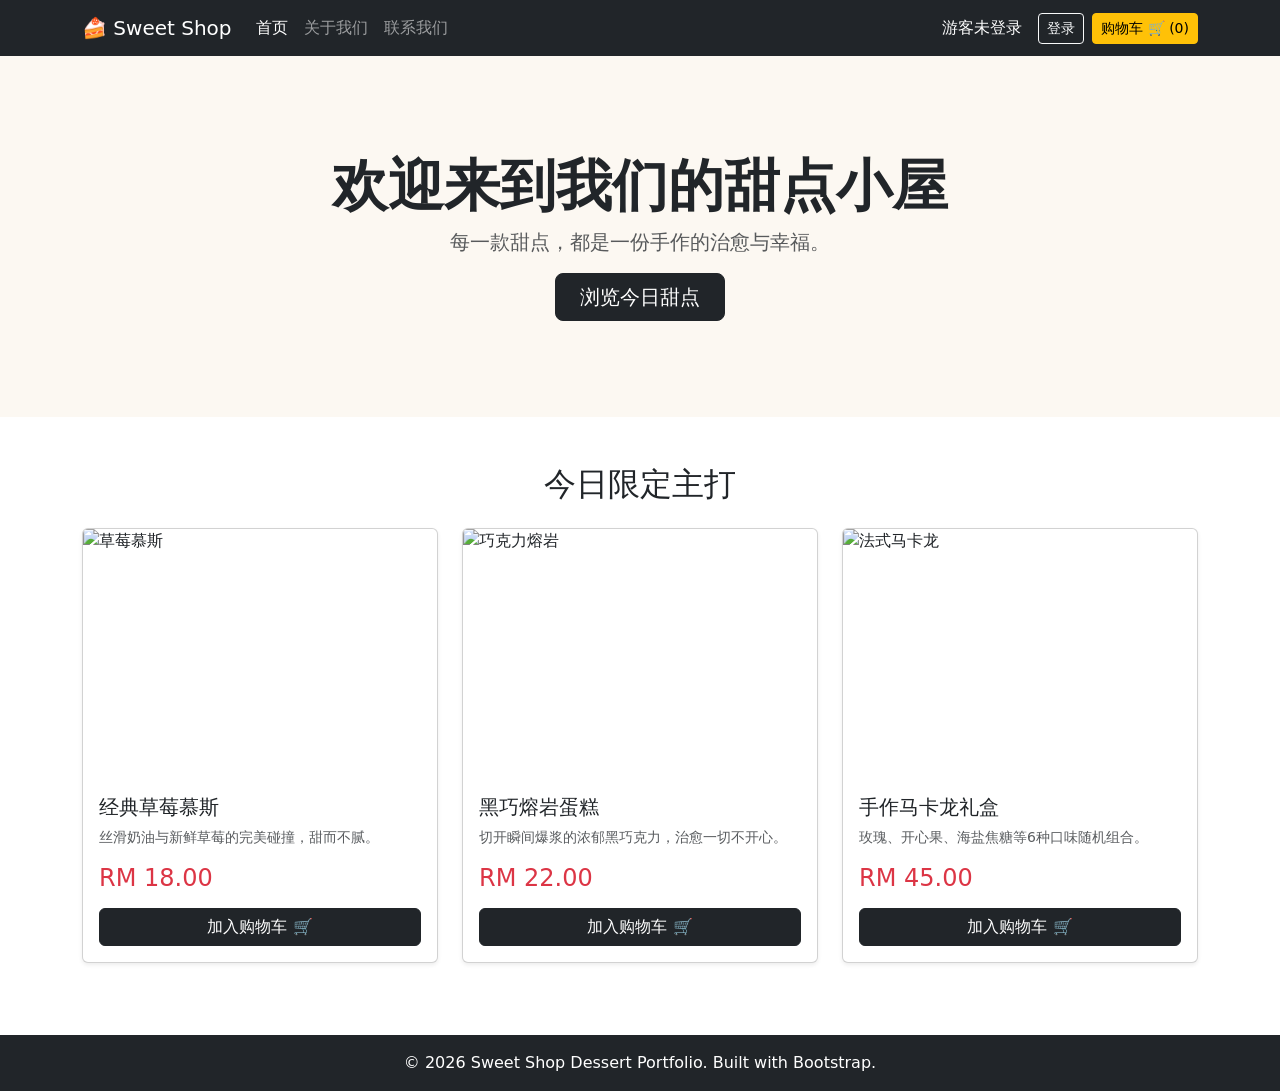
==== index.html @ e4974c55 "1" ====
<!DOCTYPE html>
<html lang="zh-CN">
<head>
    <meta charset="UTF-8">
    <meta name="viewport" content="width=device-width, initial-scale=1.0">
    <title>甜点小屋呜呜呜 | Sweet Dessert Portfolio</title>
    
    <link href="https://cdn.jsdelivr.net/npm/bootstrap@5.3.0/dist/css/bootstrap.min.css" rel="stylesheet">
    
    <link rel="stylesheet" href="style.css">
</head>
<body>

    <nav class="navbar navbar-expand-lg navbar-dark bg-dark">
        <div class="container">
            <a class="navbar-brand" href="index.html">🍰 Sweet Shop</a>
            <button class="navbar-toggler" type="type" data-bs-toggle="collapse" data-bs-target="#navbarNav">
                <span class="navbar-toggler-icon"></span>
            </button>
            <div class="collapse navbar-collapse" id="navbarNav">
                <ul class="navbar-nav me-auto">
                    <li class="nav-item"><a class="nav-link active" href="index.html">首页</a></li>
                    <li class="nav-item"><a class="nav-link" href="about.html">关于我们</a></li>
                    <li class="nav-item"><a class="nav-link" href="contact.html">联系我们</a></li>
                </ul>
                <div class="d-flex text-white align-items-center">
                    <span id="userStatus" class="me-3">游客未登录</span>
                    <button class="btn btn-outline-light btn-sm me-2" id="loginBtn">登录</button>
                    <a href="cart.html" class="btn btn-warning btn-sm">购物车 🛒 (<span id="cartCount">0</span>)</a>
                </div>
            </div>
        </div>
    </nav>

    <div class="bg-light p-5 text-center bg-image" style="background-color: #fcf8f2 !important;">
        <div class="container py-5">
            <h1 class="display-4 fw-bold text-dark">欢迎来到我们的甜点小屋</h1>
            <p class="lead text-muted">每一款甜点，都是一份手作的治愈与幸福。</p>
            <a href="#menu" class="btn btn-dark btn-lg px-4">浏览今日甜点</a>
        </div>
    </div>

    <div class="container my-5" id="menu">
        <h2 class="text-center mb-4">今日限定主打</h2>
        <div class="row">
            <div class="col-md-4 mb-4">
    <div class="card h-100 shadow-sm">
        <img src="https://images.unsplash.com/photo-1578985545062-69928b1d9587?w=500" class="card-img-top" alt="草莓慕斯" style="height: 250px; object-fit: cover;">
        <div class="card-body d-flex flex-column">
            <h5 class="card-title">经典草莓慕斯</h5>
            <p class="card-text text-muted small">丝滑奶油与新鲜草莓的完美碰撞，甜而不腻。</p>
            <h4 class="text-danger mt-auto mb-3">RM 18.00</h4>
            
            <button class="btn btn-dark w-100 add-to-cart-btn" 
                    data-id="1" 
                    data-name="经典草莓慕斯" 
                    data-price="18">
                加入购物车 🛒
            </button>
        </div>
    </div>
</div>

<div class="col-md-4 mb-4">
    <div class="card h-100 shadow-sm">
        <img src="https://images.unsplash.com/photo-1606890737304-57a1ca8a5b62?w=500" class="card-img-top" alt="巧克力熔岩" style="height: 250px; object-fit: cover;">
        <div class="card-body d-flex flex-column">
            <h5 class="card-title">黑巧熔岩蛋糕</h5>
            <p class="card-text text-muted small">切开瞬间爆浆的浓郁黑巧克力，治愈一切不开心。</p>
            <h4 class="text-danger mt-auto mb-3">RM 22.00</h4>
            <button class="btn btn-dark w-100 add-to-cart-btn" 
                    data-id="2" 
                    data-name="黑巧熔岩蛋糕" 
                    data-price="22">
                加入购物车 🛒
            </button>
        </div>
    </div>
</div>

<div class="col-md-4 mb-4">
    <div class="card h-100 shadow-sm">
        <img src="https://images.unsplash.com/photo-1569864358642-9d1684040f43?w=500" class="card-img-top" alt="法式马卡龙" style="height: 250px; object-fit: cover;">
        <div class="card-body d-flex flex-column">
            <h5 class="card-title">手作马卡龙礼盒</h5>
            <p class="card-text text-muted small">玫瑰、开心果、海盐焦糖等6种口味随机组合。</p>
            <h4 class="text-danger mt-auto mb-3">RM 45.00</h4>
            <button class="btn btn-dark w-100 add-to-cart-btn" 
                    data-id="3" 
                    data-name="手作马卡龙礼盒" 
                    data-price="45">
                加入购物车 🛒
            </button>
        </div>
    </div>
</div>
        </div>
    </div>

    <footer class="bg-dark text-white text-center py-3 mt-auto">
        <p class="mb-0">&copy; 2026 Sweet Shop Dessert Portfolio. Built with Bootstrap.</p>
    </footer>

    <script src="https://cdn.jsdelivr.net/npm/bootstrap@5.3.0/dist/js/bootstrap.bundle.min.js"></script>
    
    <script src="app.js"></script>
</body>
</html>
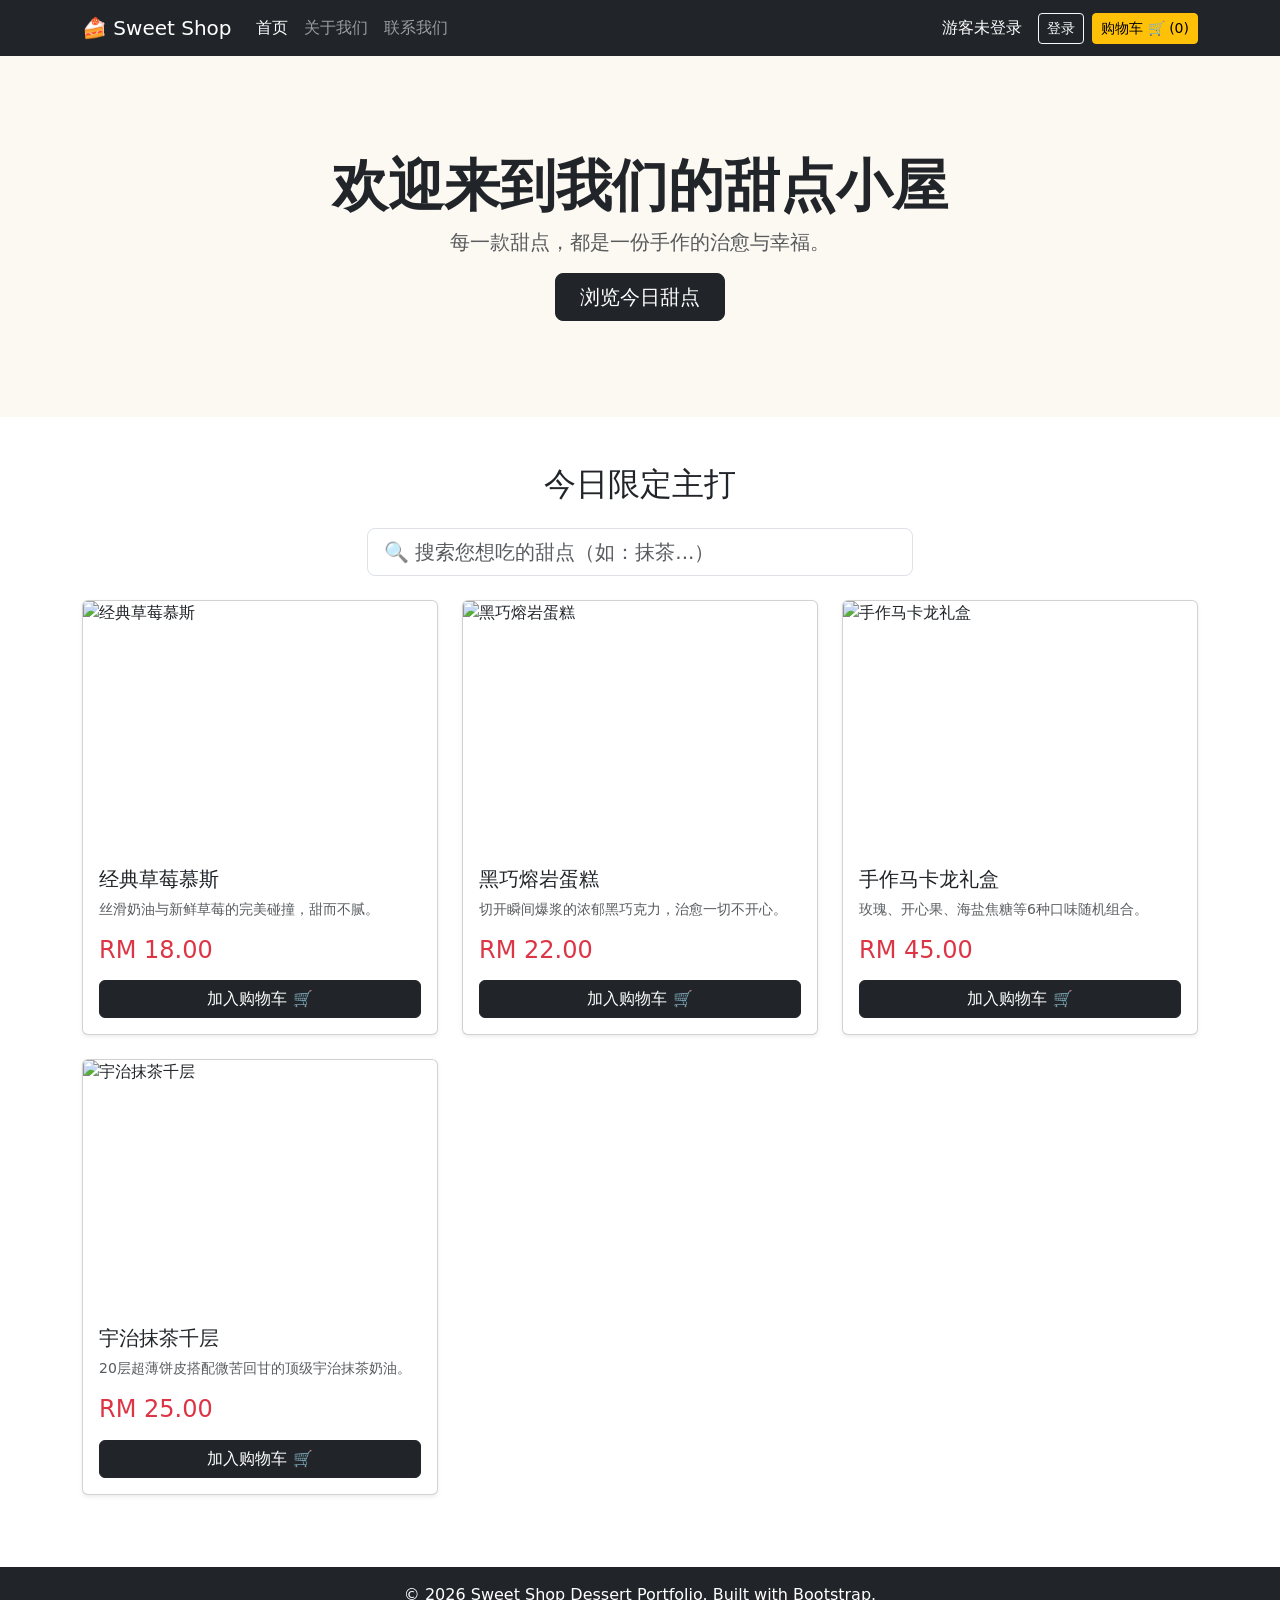
==== commit 8815fa3c: "1" ====
--- a/index.html
+++ b/index.html
@@ -14,7 +14,7 @@
     <nav class="navbar navbar-expand-lg navbar-dark bg-dark">
         <div class="container">
             <a class="navbar-brand" href="index.html">🍰 Sweet Shop</a>
-            <button class="navbar-toggler" type="type" data-bs-toggle="collapse" data-bs-target="#navbarNav">
+            <button class="navbar-toggler" type="button" data-bs-toggle="collapse" data-bs-target="#navbarNav">
                 <span class="navbar-toggler-icon"></span>
             </button>
             <div class="collapse navbar-collapse" id="navbarNav">
@@ -42,58 +42,18 @@
 
     <div class="container my-5" id="menu">
         <h2 class="text-center mb-4">今日限定主打</h2>
-        <div class="row">
-            <div class="col-md-4 mb-4">
-    <div class="card h-100 shadow-sm">
-        <img src="https://images.unsplash.com/photo-1578985545062-69928b1d9587?w=500" class="card-img-top" alt="草莓慕斯" style="height: 250px; object-fit: cover;">
-        <div class="card-body d-flex flex-column">
-            <h5 class="card-title">经典草莓慕斯</h5>
-            <p class="card-text text-muted small">丝滑奶油与新鲜草莓的完美碰撞，甜而不腻。</p>
-            <h4 class="text-danger mt-auto mb-3">RM 18.00</h4>
-            
-            <button class="btn btn-dark w-100 add-to-cart-btn" 
-                    data-id="1" 
-                    data-name="经典草莓慕斯" 
-                    data-price="18">
-                加入购物车 🛒
-            </button>
+
+        <div class="row justify-content-center mb-4">
+            <div class="col-md-6">
+                <input type="text" id="searchInput" class="form-control form-control-lg" placeholder="🔍 搜索您想吃的甜点（如：抹茶...）">
+            </div>
         </div>
-    </div>
-</div>
-
-<div class="col-md-4 mb-4">
-    <div class="card h-100 shadow-sm">
-        <img src="https://images.unsplash.com/photo-1606890737304-57a1ca8a5b62?w=500" class="card-img-top" alt="巧克力熔岩" style="height: 250px; object-fit: cover;">
-        <div class="card-body d-flex flex-column">
-            <h5 class="card-title">黑巧熔岩蛋糕</h5>
-            <p class="card-text text-muted small">切开瞬间爆浆的浓郁黑巧克力，治愈一切不开心。</p>
-            <h4 class="text-danger mt-auto mb-3">RM 22.00</h4>
-            <button class="btn btn-dark w-100 add-to-cart-btn" 
-                    data-id="2" 
-                    data-name="黑巧熔岩蛋糕" 
-                    data-price="22">
-                加入购物车 🛒
-            </button>
-        </div>
-    </div>
-</div>
-
-<div class="col-md-4 mb-4">
-    <div class="card h-100 shadow-sm">
-        <img src="https://images.unsplash.com/photo-1569864358642-9d1684040f43?w=500" class="card-img-top" alt="法式马卡龙" style="height: 250px; object-fit: cover;">
-        <div class="card-body d-flex flex-column">
-            <h5 class="card-title">手作马卡龙礼盒</h5>
-            <p class="card-text text-muted small">玫瑰、开心果、海盐焦糖等6种口味随机组合。</p>
-            <h4 class="text-danger mt-auto mb-3">RM 45.00</h4>
-            <button class="btn btn-dark w-100 add-to-cart-btn" 
-                    data-id="3" 
-                    data-name="手作马卡龙礼盒" 
-                    data-price="45">
-                加入购物车 🛒
-            </button>
-        </div>
-    </div>
-</div>
+        
+        <div class="row" id="productContainer">
+            <div class="text-center text-muted">
+                <div class="spinner-border text-warning" role="status"></div>
+                <p>正在从服务器加载美味甜点...</p>
+            </div>
         </div>
     </div>
 
--- a/style.css
+++ b/style.css
@@ -0,0 +1,3 @@
+#productContainer {
+    min-height: 300px; /* 给商品区一个最小高度，防止加载时页面坍塌 */
+}
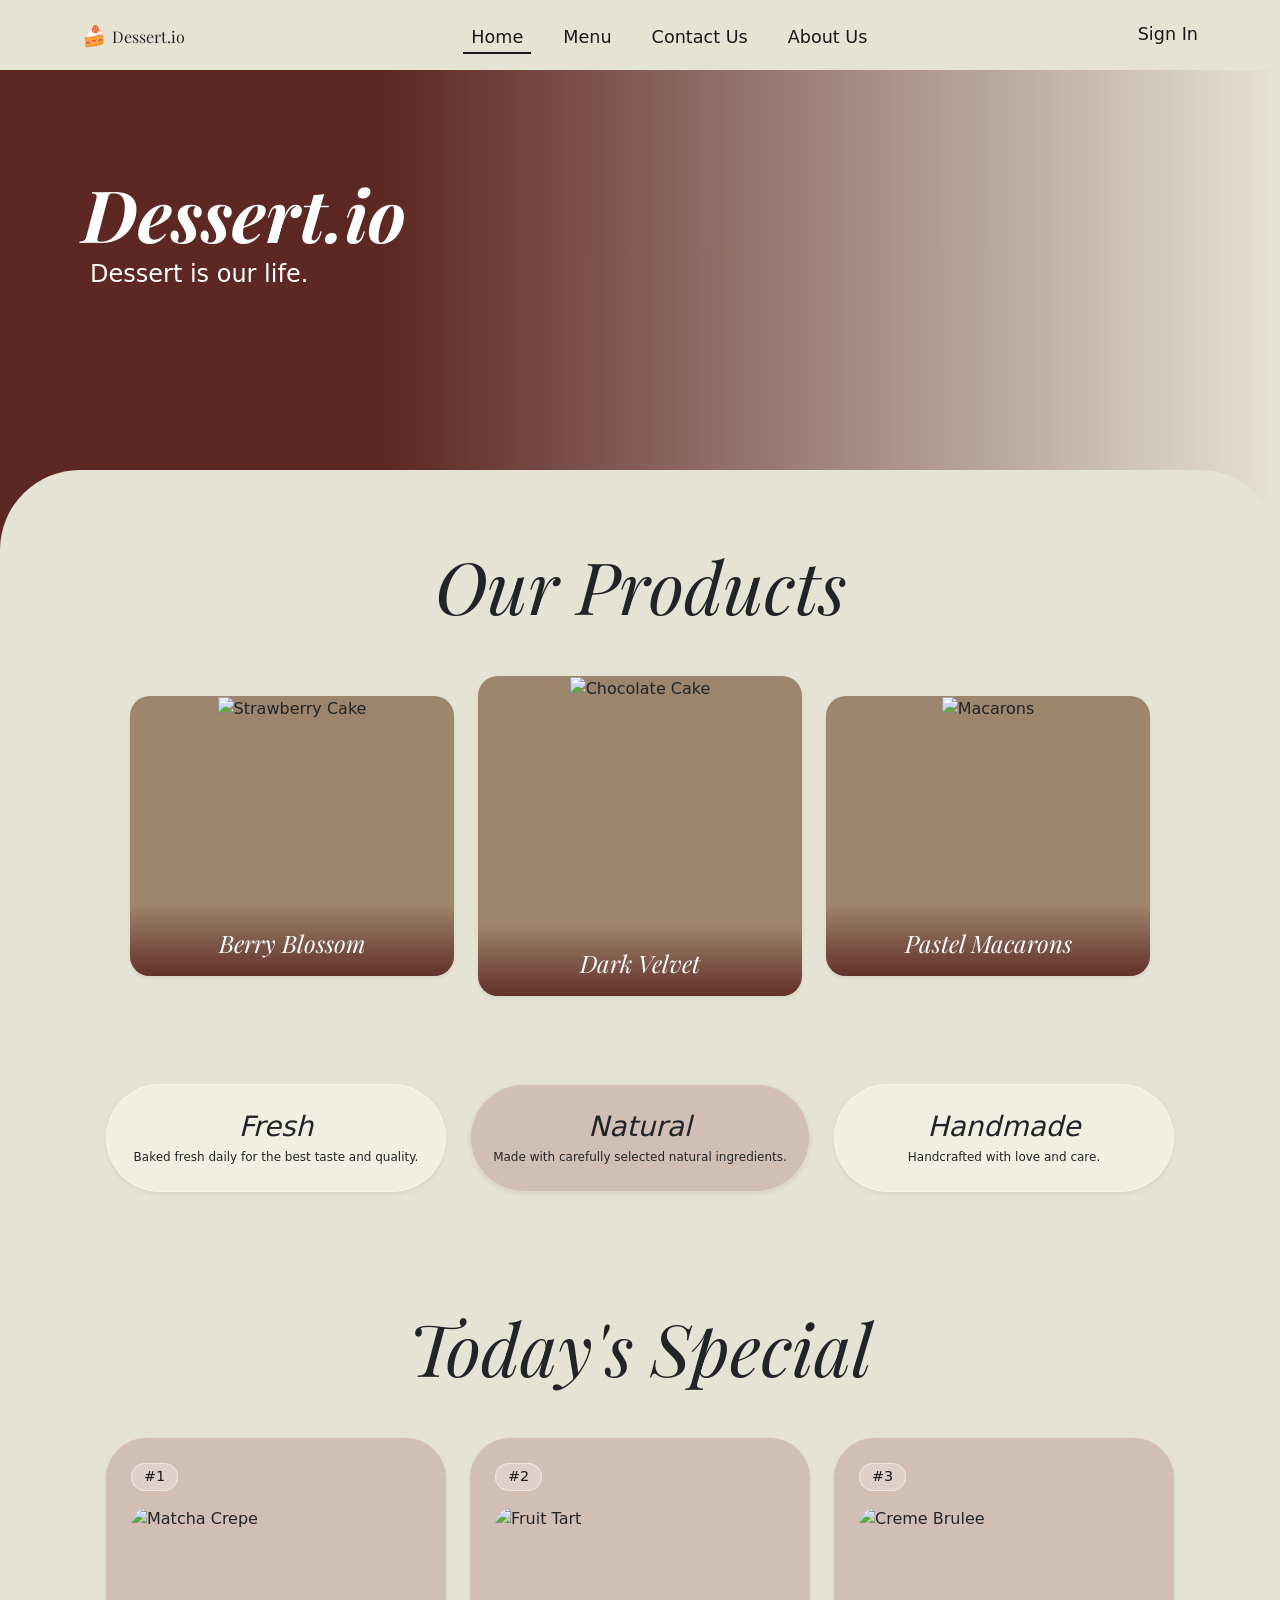
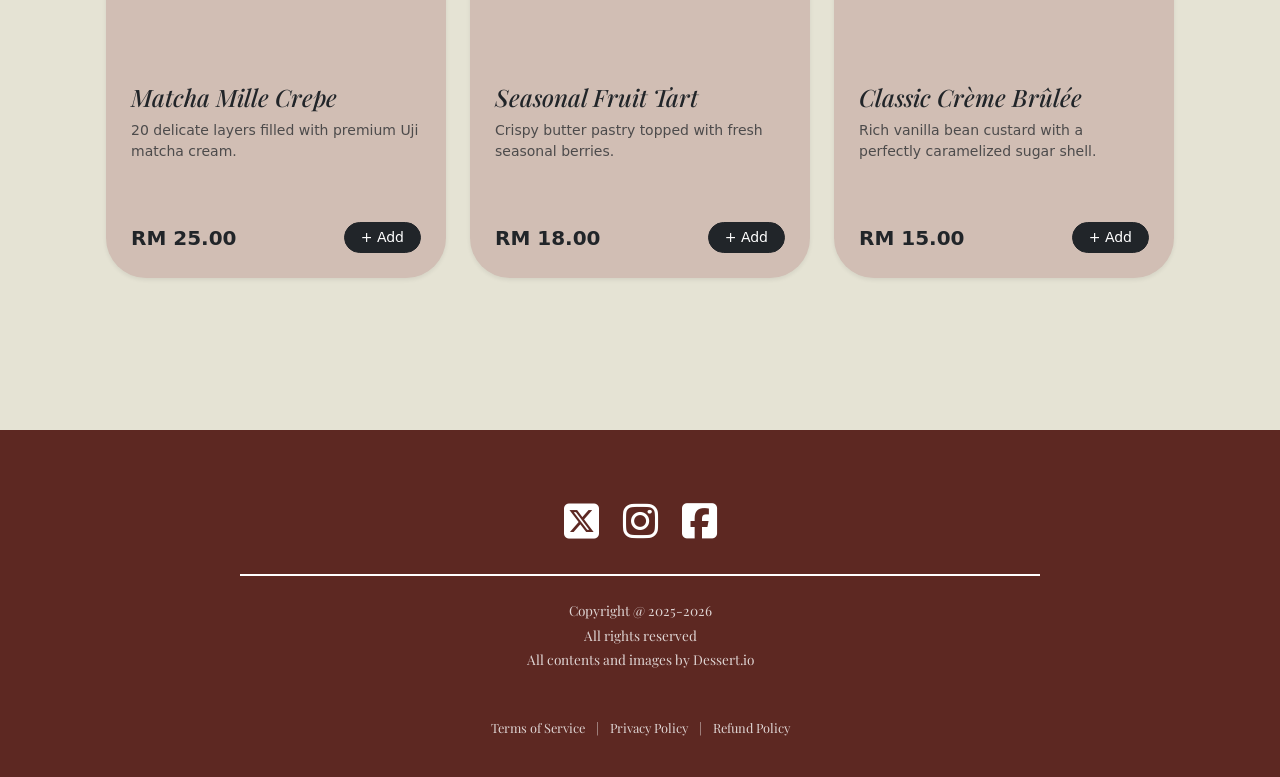
==== commit f60cd00f: "1" ====
--- a/index.html
+++ b/index.html
@@ -3,66 +3,181 @@
 <head>
     <meta charset="UTF-8">
     <meta name="viewport" content="width=device-width, initial-scale=1.0">
-    <title>甜点小屋呜呜呜 | Sweet Dessert Portfolio</title>
+    <title>甜点小屋 | Sweet Dessert Portfolio</title>
     
     <link href="https://cdn.jsdelivr.net/npm/bootstrap@5.3.0/dist/css/bootstrap.min.css" rel="stylesheet">
+    
+    <link href="https://fonts.googleapis.com/css2?family=Playfair+Display:ital,wght@0,400;0,700;1,400;1,700&display=swap" rel="stylesheet">
+    
+    <link rel="stylesheet" href="https://cdnjs.cloudflare.com/ajax/libs/font-awesome/6.4.0/css/all.min.css">
     
     <link rel="stylesheet" href="style.css">
 </head>
 <body>
 
-    <nav class="navbar navbar-expand-lg navbar-dark bg-dark">
+    <nav class="navbar navbar-expand-lg custom-navbar">
         <div class="container">
-            <a class="navbar-brand" href="index.html">🍰 Sweet Shop</a>
+            <a class="navbar-brand text-dark" href="index.html">
+                🍰 <span style="font-size: 1rem;">Dessert.io</span>
+            </a>
             <button class="navbar-toggler" type="button" data-bs-toggle="collapse" data-bs-target="#navbarNav">
                 <span class="navbar-toggler-icon"></span>
             </button>
-            <div class="collapse navbar-collapse" id="navbarNav">
-                <ul class="navbar-nav me-auto">
-                    <li class="nav-item"><a class="nav-link active" href="index.html">首页</a></li>
-                    <li class="nav-item"><a class="nav-link" href="about.html">关于我们</a></li>
-                    <li class="nav-item"><a class="nav-link" href="contact.html">联系我们</a></li>
+            <div class="collapse navbar-collapse justify-content-center" id="navbarNav">
+                <ul class="navbar-nav gap-4">
+                    <li class="nav-item"><a class="nav-link custom-link active" href="index.html">Home</a></li>
+                    <li class="nav-item"><a class="nav-link custom-link" href="#menu">Menu</a></li>
+                    <li class="nav-item"><a class="nav-link custom-link" href="contact.html">Contact Us</a></li>
+                    <li class="nav-item"><a class="nav-link custom-link" href="about.html">About Us</a></li>
                 </ul>
-                <div class="d-flex text-white align-items-center">
-                    <span id="userStatus" class="me-3">游客未登录</span>
-                    <button class="btn btn-outline-light btn-sm me-2" id="loginBtn">登录</button>
-                    <a href="cart.html" class="btn btn-warning btn-sm">购物车 🛒 (<span id="cartCount">0</span>)</a>
-                </div>
+            </div>
+            <div class="d-flex">
+                <a href="login.html" class="nav-link custom-link">Sign In</a>
             </div>
         </div>
     </nav>
 
-    <div class="bg-light p-5 text-center bg-image" style="background-color: #fcf8f2 !important;">
-        <div class="container py-5">
-            <h1 class="display-4 fw-bold text-dark">欢迎来到我们的甜点小屋</h1>
-            <p class="lead text-muted">每一款甜点，都是一份手作的治愈与幸福。</p>
-            <a href="#menu" class="btn btn-dark btn-lg px-4">浏览今日甜点</a>
-        </div>
-    </div>
-
-    <div class="container my-5" id="menu">
-        <h2 class="text-center mb-4">今日限定主打</h2>
-
-        <div class="row justify-content-center mb-4">
-            <div class="col-md-6">
-                <input type="text" id="searchInput" class="form-control form-control-lg" placeholder="🔍 搜索您想吃的甜点（如：抹茶...）">
-            </div>
-        </div>
-        
-        <div class="row" id="productContainer">
-            <div class="text-center text-muted">
-                <div class="spinner-border text-warning" role="status"></div>
-                <p>正在从服务器加载美味甜点...</p>
+    <div class="hero-section" style="background-image: url('https://images.unsplash.com/photo-1565958011703-44f9829ba187?w=1200');">
+        <div class="hero-overlay"></div>
+        <div class="container position-relative hero-content">
+            <div class="row">
+                <div class="col-md-8 text-white">
+                    <h1 class="fst-italic display-2 fw-bold mb-0">Dessert.io</h1>
+                    <p class="fs-4 ms-2">Dessert is our life.</p>
+                </div>
             </div>
         </div>
     </div>
+    <div class="main-content-wrapper">
+    <div class="container text-center pt-5">
+        
+        <h2 class="display-2 fst-italic mb-5 mt-4">Our Products</h2>
+        
+        <div class="row justify-content-center align-items-center mb-5 pb-4 px-lg-5">
+            <div class="col-md-4 mb-3">
+                <div class="design-box brown-box shadow-sm product-image-box">
+                    <img src="https://images.unsplash.com/photo-1565958011703-44f9829ba187?w=600" alt="Strawberry Cake">
+                    <div class="product-title-overlay">Berry Blossom</div>
+                </div>
+            </div>
+            <div class="col-md-4 mb-3">
+                <div class="design-box brown-box box-tall shadow-sm product-image-box">
+                    <img src="https://images.unsplash.com/photo-1578985545062-69928b1d9587?w=600" alt="Chocolate Cake">
+                    <div class="product-title-overlay">Dark Velvet</div>
+                </div>
+            </div>
+            <div class="col-md-4 mb-3">
+                <div class="design-box brown-box shadow-sm product-image-box">
+                    <img src="https://images.unsplash.com/photo-1569864358642-9d1684040f43?w=600" alt="Macarons">
+                    <div class="product-title-overlay">Pastel Macarons</div>
+                </div>
+            </div>
+        </div>
 
-    <footer class="bg-dark text-white text-center py-3 mt-auto">
-        <p class="mb-0">&copy; 2026 Sweet Shop Dessert Portfolio. Built with Bootstrap.</p>
+        <div class="row justify-content-center mb-5 pb-5 px-lg-4">
+            <div class="col-md-4 mb-3">
+                <div class="feature-pill shadow-sm bg-light-beige">
+                    <h3 class="fst-italic mb-1" style="font-weight: 300;">Fresh</h3>
+                    <p class="small text-dark mb-0" style="font-size: 0.75rem;">Baked fresh daily for the best taste and quality.</p>
+                </div>
+            </div>
+            <div class="col-md-4 mb-3">
+                <div class="feature-pill shadow-sm bg-pink-beige">
+                    <h3 class="fst-italic mb-1" style="font-weight: 300;">Natural</h3>
+                    <p class="small text-dark mb-0" style="font-size: 0.75rem;">Made with carefully selected natural ingredients.</p>
+                </div>
+            </div>
+            <div class="col-md-4 mb-3">
+                <div class="feature-pill shadow-sm bg-light-beige">
+                    <h3 class="fst-italic mb-1" style="font-weight: 300;">Handmade</h3>
+                    <p class="small text-dark mb-0" style="font-size: 0.75rem;">Handcrafted with love and care.</p>
+                </div>
+            </div>
+        </div>
+
+        <h2 class="display-2 fst-italic mb-5 mt-5">Today's Special</h2>
+        
+
+        <div class="row justify-content-center pb-5 px-lg-4">
+        <div class="col-md-4 mb-4">
+                <div class="special-card shadow-sm">
+                    <div class="d-flex justify-content-between align-items-center mb-3">
+                        <span class="special-tag">#1</span>
+                    </div>
+                    <div class="special-img-wrapper mb-3">
+                        <img src="https://images.unsplash.com/photo-1551024601-bec78aea704b?w=600" alt="Matcha Crepe">
+                    </div>
+                    <h4 class="fst-italic mb-2">Matcha Mille Crepe</h4>
+                    <p class="small text-dark opacity-75 mb-3">20 delicate layers filled with premium Uji matcha cream.</p>
+                    <div class="d-flex justify-content-between align-items-center mt-auto">
+                        <span class="fw-bold fs-5">RM 25.00</span>
+                        <button class="btn btn-sm btn-dark rounded-pill px-3">+ Add</button>
+                    </div>
+                </div>
+            </div>
+
+            <div class="col-md-4 mb-4">
+                <div class="special-card shadow-sm">
+                    <div class="d-flex justify-content-between align-items-center mb-3">
+                        <span class="special-tag">#2</span>
+                    </div>
+                    <div class="special-img-wrapper mb-3">
+                        <img src="https://images.unsplash.com/photo-1519869325930-281384150729?w=600" alt="Fruit Tart">
+                    </div>
+                    <h4 class="fst-italic mb-2">Seasonal Fruit Tart</h4>
+                    <p class="small text-dark opacity-75 mb-3">Crispy butter pastry topped with fresh seasonal berries.</p>
+                    <div class="d-flex justify-content-between align-items-center mt-auto">
+                        <span class="fw-bold fs-5">RM 18.00</span>
+                        <button class="btn btn-sm btn-dark rounded-pill px-3">+ Add</button>
+                    </div>
+                </div>
+            </div>
+
+            <div class="col-md-4 mb-4">
+                <div class="special-card shadow-sm">
+                    <div class="d-flex justify-content-between align-items-center mb-3">
+                        <span class="special-tag">#3</span>
+                    </div>
+                    <div class="special-img-wrapper mb-3">
+                        <img src="https://images.unsplash.com/photo-1606890737304-57a1ca8a5b62?w=600" alt="Creme Brulee">
+                    </div>
+                    <h4 class="fst-italic mb-2">Classic Crème Brûlée</h4>
+                    <p class="small text-dark opacity-75 mb-3">Rich vanilla bean custard with a perfectly caramelized sugar shell.</p>
+                    <div class="d-flex justify-content-between align-items-center mt-auto">
+                        <span class="fw-bold fs-5">RM 15.00</span>
+                        <button class="btn btn-sm btn-dark rounded-pill px-3">+ Add</button>
+                    </div>
+                </div>
+            </div>
+            </div>
+
+        </div>
+    </div>        
+
+    <footer class="custom-footer text-center">
+        <div class="container">
+            <div class="social-icons mb-4">
+                <a href="#"><i class="fa-brands fa-square-x-twitter"></i></a>
+                <a href="#"><i class="fa-brands fa-instagram"></i></a>
+                <a href="#"><i class="fa-brands fa-square-facebook"></i></a>
+            </div>
+            
+            <hr class="footer-divider mx-auto mb-4">
+            
+            <div class="footer-text mb-5">
+                <p class="mb-1">Copyright @ 2025-2026</p>
+                <p class="mb-1">All rights reserved</p>
+                <p class="mb-0">All contents and images by Dessert.io</p>
+            </div>
+            
+            <div class="footer-links">
+                <a href="#">Terms of Service</a> | 
+                <a href="#">Privacy Policy</a> | 
+                <a href="#">Refund Policy</a>
+            </div>
+        </div>
     </footer>
-
     <script src="https://cdn.jsdelivr.net/npm/bootstrap@5.3.0/dist/js/bootstrap.bundle.min.js"></script>
-    
     <script src="app.js"></script>
 </body>
 </html>
--- a/style.css
+++ b/style.css
@@ -1,3 +1,264 @@
 #productContainer {
     min-height: 300px; /* 给商品区一个最小高度，防止加载时页面坍塌 */
+}
+
+:root {
+    --bg-beige: #e5e3d4;     /* 导航栏和主体内容的米黄色 */
+    --dark-brown: #5d2822;   /* 底部和 Hero 区域的深红棕色 */
+    --card-brown: #9d846c;   /* Our Products 里的棕色方块 */
+    --card-pink: #d1beb4;    /* Today's Special 里的藕粉色方块 */
+    --text-dark: #1a1a1a;    /* 黑色文字 */
+}
+
+/* 顺便设置一下网页背景色 */
+body {
+    background-color: var(--bg-beige); 
+}
+
+h1, h2, .navbar-brand {
+    font-family: 'Playfair Display', serif;
+}
+
+/* ==========================================
+   设计图还原：导航栏与巨幕特效
+========================================== */
+
+/* 导航栏背景色与底部细线 */
+.custom-navbar {
+    background-color: var(--bg-beige);
+    padding: 15px 0;
+}
+
+/* 导航栏链接样式（带黑色下划线） */
+.custom-link {
+    color: var(--text-dark) !important;
+    font-size: 1.1rem;
+    position: relative;
+    padding-bottom: 2px;
+}
+.custom-link.active, .custom-link:hover {
+    border-bottom: 2px solid var(--text-dark);
+}
+
+/* 巨幕区：图片铺满与渐变遮罩 */
+.hero-section {
+    position: relative;
+    background-size: cover;
+    background-position: center;
+    min-height: 500px;
+    /* 重点：底部留出空间给米黄色纸板覆盖 */
+    padding-bottom: 150px; 
+}
+
+/* 渐变遮罩层：左侧深红棕色，向右逐渐透明 */
+.hero-overlay {
+    position: absolute;
+    top: 0;
+    left: 0;
+    width: 100%;
+    height: 100%;
+    background: linear-gradient(to right, var(--dark-brown) 30%, transparent 100%);
+    z-index: 1;
+}
+
+/* 确保巨幕里的文字在遮罩层之上 */
+.hero-content {
+    z-index: 2;
+    padding-top: 100px;
+}
+
+/* 核心特效：圆角米黄大纸板覆盖 */
+.main-content-wrapper {
+    background-color: var(--bg-beige);
+    border-top-left-radius: 80px;  /* 左上大圆角 */
+    border-top-right-radius: 80px; /* 右上大圆角 */
+    margin-top: -100px;            /* 负边距：向上移动，盖住巨幕 */
+    position: relative;
+    z-index: 10;                   /* 确保它在最上层 */
+    min-height: 500px;             /* 临时高度 */
+    padding-bottom: 80px;
+}
+
+/* ==========================================
+   设计图还原：主体内容区组件
+========================================== */
+
+/* Our Products 方块通用样式 */
+.design-box {
+    border-radius: 20px;
+    width: 100%;
+}
+
+/* 赋予深棕色 */
+.brown-box {
+    background-color: var(--card-brown);
+    height: 280px; /* 左右方块的默认高度 */
+}
+
+/* 中间的方块更高一点 */
+.box-tall {
+    height: 320px; 
+}
+
+/* 特色胶囊通用样式 */
+.feature-pill {
+    border-radius: 60px; /* 极大的圆角形成胶囊状 */
+    padding: 25px 15px;
+    height: 100%;
+    display: flex;
+    flex-direction: column;
+    justify-content: center;
+    border: 1px solid rgba(255,255,255,0.4); /* 增加一点微光边缘质感 */
+}
+
+/* 胶囊的背景颜色微调 */
+.bg-light-beige {
+    /* 比网页背景稍微白一点点，制造出立体感 */
+    background-color: #f1efe1; 
+}
+.bg-pink-beige {
+    /* 使用我们第一步定义好的藕粉色 */
+    background-color: var(--card-pink); 
+}
+
+/* ==========================================
+   设计图还原：Today's Special & 页脚
+========================================== */
+
+/* Today's Special 高卡片 */
+.special-card {
+    background-color: var(--card-pink); /* 藕粉色 */
+    border-radius: 40px;                /* 大圆角 */
+    height: 420px;                      /* 设计图里卡片比较修长 */
+    padding: 20px;
+    text-align: left;                   /* 让标签靠左 */
+}
+
+/* 卡片左上角的 #1, #2 标签 */
+.special-tag {
+    display: inline-block;
+    background-color: rgba(255, 255, 255, 0.3); /* 半透明白色背景 */
+    color: var(--text-dark);
+    padding: 2px 12px;
+    border-radius: 20px;
+    font-size: 0.9rem;
+    border: 1px solid rgba(255, 255, 255, 0.5);
+}
+
+/* 底部 Footer 整体样式 */
+.custom-footer {
+    background-color: var(--dark-brown);
+    color: #fff;
+    padding: 60px 0 40px;
+    font-family: 'Playfair Display', serif; /* 统一使用优雅的衬线字体 */
+}
+
+/* 社交图标排版 */
+.social-icons a {
+    color: #fff;
+    font-size: 2.5rem;   /* 图标调大 */
+    margin: 0 10px;
+    text-decoration: none;
+}
+
+/* 贯穿页脚的白色细线 */
+.footer-divider {
+    border-top: 2px solid #fff;
+    opacity: 1;
+    width: 80%;
+    max-width: 800px;
+}
+
+/* 文字排版 */
+.footer-text p {
+    font-size: 0.85rem;
+    opacity: 0.8;
+}
+
+.footer-links {
+    font-size: 0.8rem;
+    opacity: 0.8;
+}
+
+.footer-links a {
+    color: #fff;
+    text-decoration: none;
+    margin: 0 8px;
+}
+
+.footer-links a:hover {
+    text-decoration: underline;
+}
+
+/* ==========================================
+   图片填充与遮罩效果
+========================================== */
+
+/* 核心：让方块内部超出部分隐藏（保留圆角） */
+.product-image-box {
+    position: relative;
+    overflow: hidden; /* 这句最重要，能把方形图片切成圆角 */
+    border: none;
+}
+
+/* 让图片完美铺满整个方块 */
+.product-image-box img {
+    width: 100%;
+    height: 100%;
+    object-fit: cover; /* 保证图片不变形 */
+    transition: transform 0.5s ease; /* 加个小动画准备 */
+}
+
+/* 鼠标放上去时，图片微微放大（高级感互动） */
+.product-image-box:hover img {
+    transform: scale(1.08);
+}
+
+/* 图片底部的文字浮层 */
+.product-title-overlay {
+    position: absolute;
+    bottom: 0;
+    left: 0;
+    width: 100%;
+    padding: 20px 15px 15px;
+    background: linear-gradient(to top, rgba(93, 40, 34, 0.9), transparent); /* 深棕色渐变保护文字 */
+    color: #fff;
+    font-family: 'Playfair Display', serif;
+    font-size: 1.5rem;
+    font-style: italic;
+    text-align: center;
+}
+
+/* 修改原有的 special-card：加上 Flexbox 让底部按钮自动对齐 */
+.special-card {
+    background-color: var(--card-pink); 
+    border-radius: 40px;                
+    height: 440px; /* 稍微加高一点容纳文字 */                     
+    padding: 25px;
+    text-align: left;                   
+    display: flex;
+    flex-direction: column; /* 让内容垂直排列 */
+}
+
+/* 标题统一用优雅字体 */
+.special-card h4 {
+    font-family: 'Playfair Display', serif;
+}
+
+/* 新增：卡片内部的图片相框 */
+.special-img-wrapper {
+    height: 160px;
+    border-radius: 20px;
+    overflow: hidden;
+}
+
+.special-img-wrapper img {
+    width: 100%;
+    height: 100%;
+    object-fit: cover;
+    transition: transform 0.4s ease;
+}
+
+.special-card:hover .special-img-wrapper img {
+    transform: scale(1.1); /* 鼠标悬停时图片也会轻微放大 */
 }
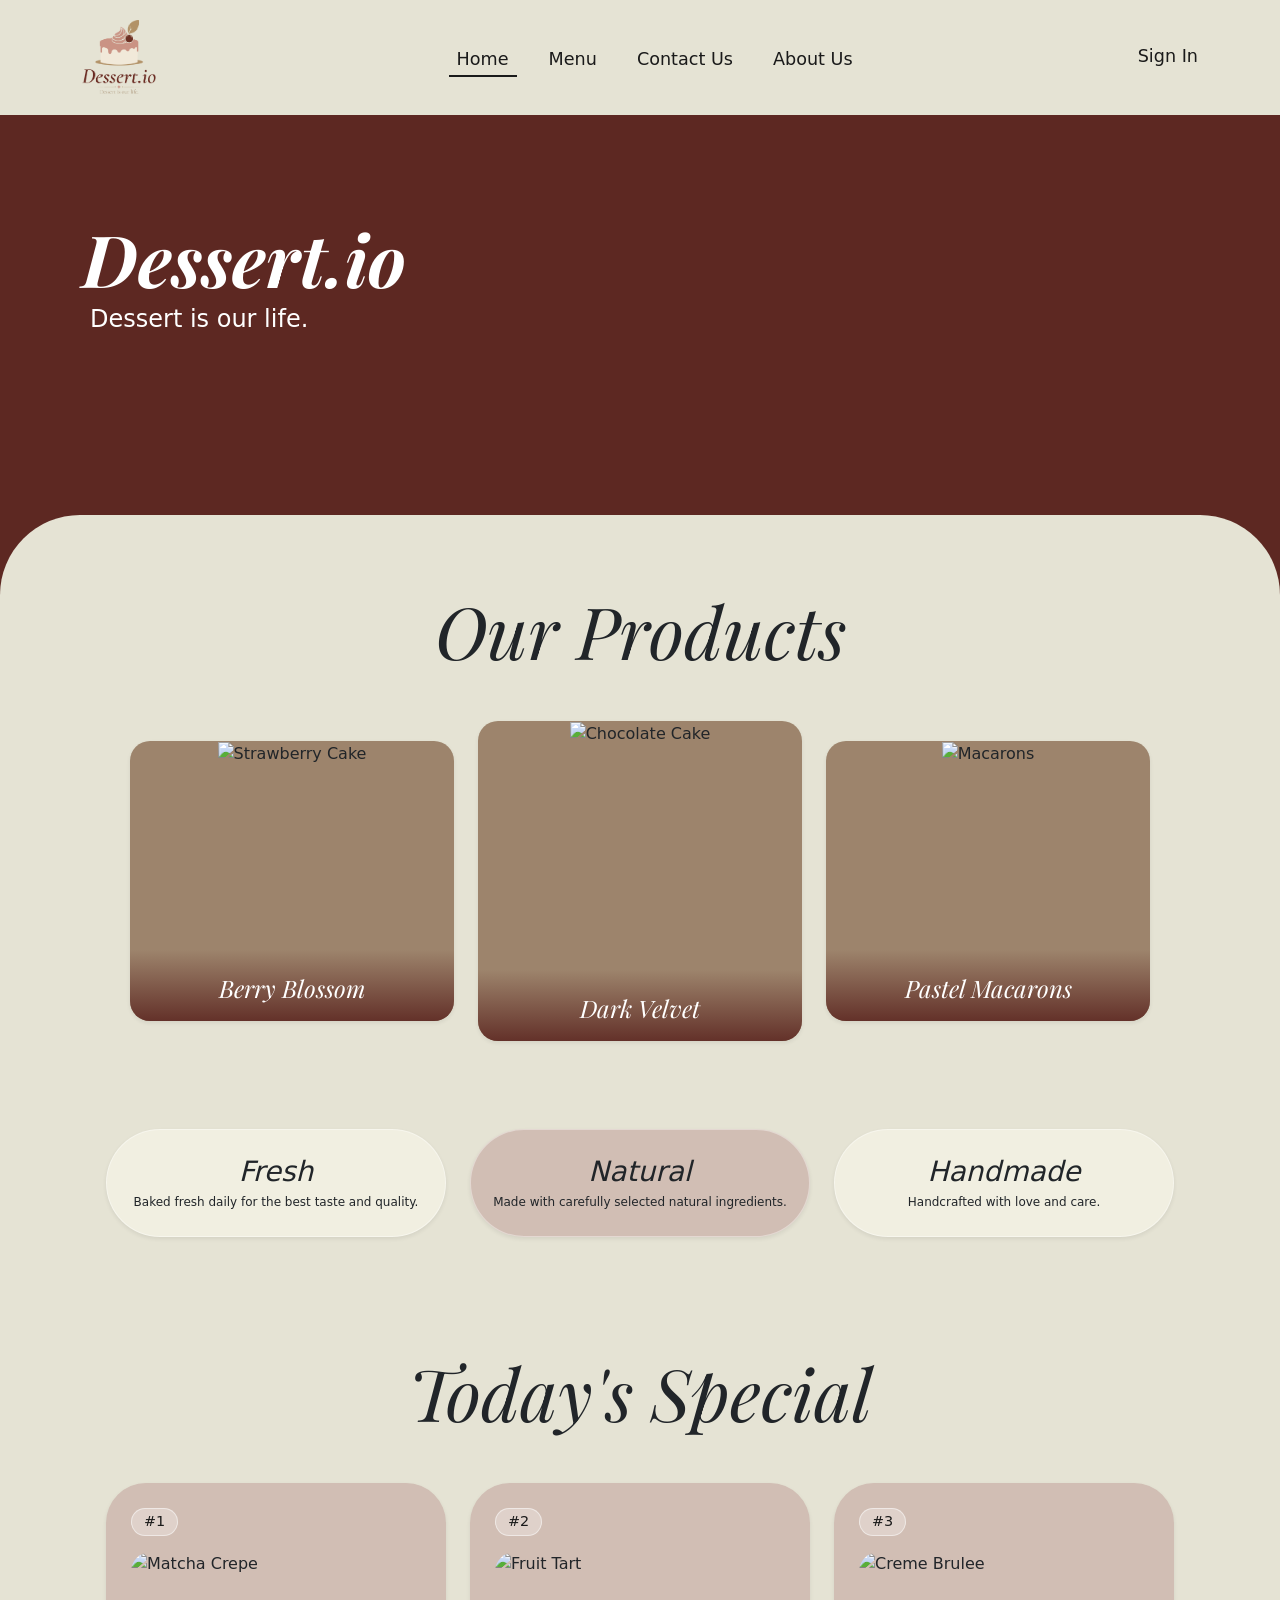
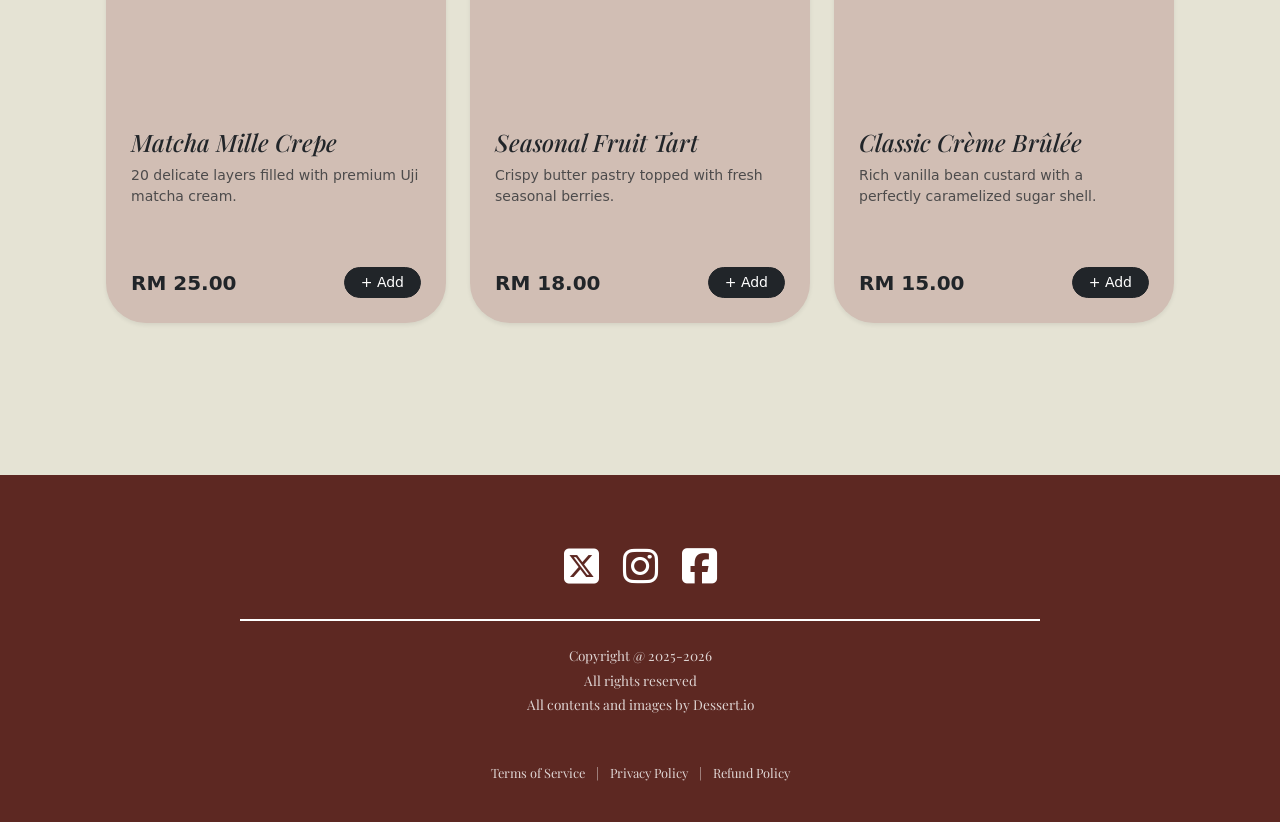
==== commit 5388418d: "1" ====
--- a/index.html
+++ b/index.html
@@ -17,8 +17,8 @@
 
     <nav class="navbar navbar-expand-lg custom-navbar">
         <div class="container">
-            <a class="navbar-brand text-dark" href="index.html">
-                🍰 <span style="font-size: 1rem;">Dessert.io</span>
+            <a class="navbar-brand" href="index.html">
+                <img src="images/logo1.png" alt="Dessert Shop Logo" class="custom-logo">
             </a>
             <button class="navbar-toggler" type="button" data-bs-toggle="collapse" data-bs-target="#navbarNav">
                 <span class="navbar-toggler-icon"></span>
@@ -37,7 +37,7 @@
         </div>
     </nav>
 
-    <div class="hero-section" style="background-image: url('https://images.unsplash.com/photo-1565958011703-44f9829ba187?w=1200');">
+    <div class="hero-section" style="background-image: url('images/background1.jpeg');">
         <div class="hero-overlay"></div>
         <div class="container position-relative hero-content">
             <div class="row">
@@ -48,6 +48,7 @@
             </div>
         </div>
     </div>
+
     <div class="main-content-wrapper">
     <div class="container text-center pt-5">
         
--- a/style.css
+++ b/style.css
@@ -43,10 +43,20 @@
 /* 巨幕区：图片铺满与渐变遮罩 */
 .hero-section {
     position: relative;
-    background-size: cover;
-    background-position: center;
+    
+    /* ⚠️ 核心修改：第一个值 auto 代表宽度等比例缩放，第二个值 90% 代表高度永远占容器的 90% */
+    background-size: auto 110%;
+    
+    /* 2. 调整位置：往右靠一点，可以用 right center，或者用百分比微调比如 90% 50% */
+    background-position: right center;
+    
+    /* 3. ⚠️ 重要：图片缩小后右边可能会空出来，这句防止图片重复平铺 */
+    background-repeat: no-repeat; 
+    
+    /* 4. ⚠️ 重要：给左边空出来的地方垫一个深色底，和你的渐变完美融合 */
+    background-color: var(--dark-brown); 
+
     min-height: 500px;
-    /* 重点：底部留出空间给米黄色纸板覆盖 */
     padding-bottom: 150px; 
 }
 
@@ -57,7 +67,7 @@
     left: 0;
     width: 100%;
     height: 100%;
-    background: linear-gradient(to right, var(--dark-brown) 30%, transparent 100%);
+    background: linear-gradient(to right, var(--dark-brown) 10%, transparent 100%);
     z-index: 1;
 }
 
@@ -261,4 +271,11 @@
 
 .special-card:hover .special-img-wrapper img {
     transform: scale(1.1); /* 鼠标悬停时图片也会轻微放大 */
+}
+
+/* 专属 Logo 大小控制 */
+.custom-logo {
+    height: 75px; /* 控制 Logo 的高度，你可以根据喜好改成 40px 或 50px */
+    width: auto;  /* 宽度自动按比例缩放，防止图片变形 */
+    object-fit: contain; 
 }
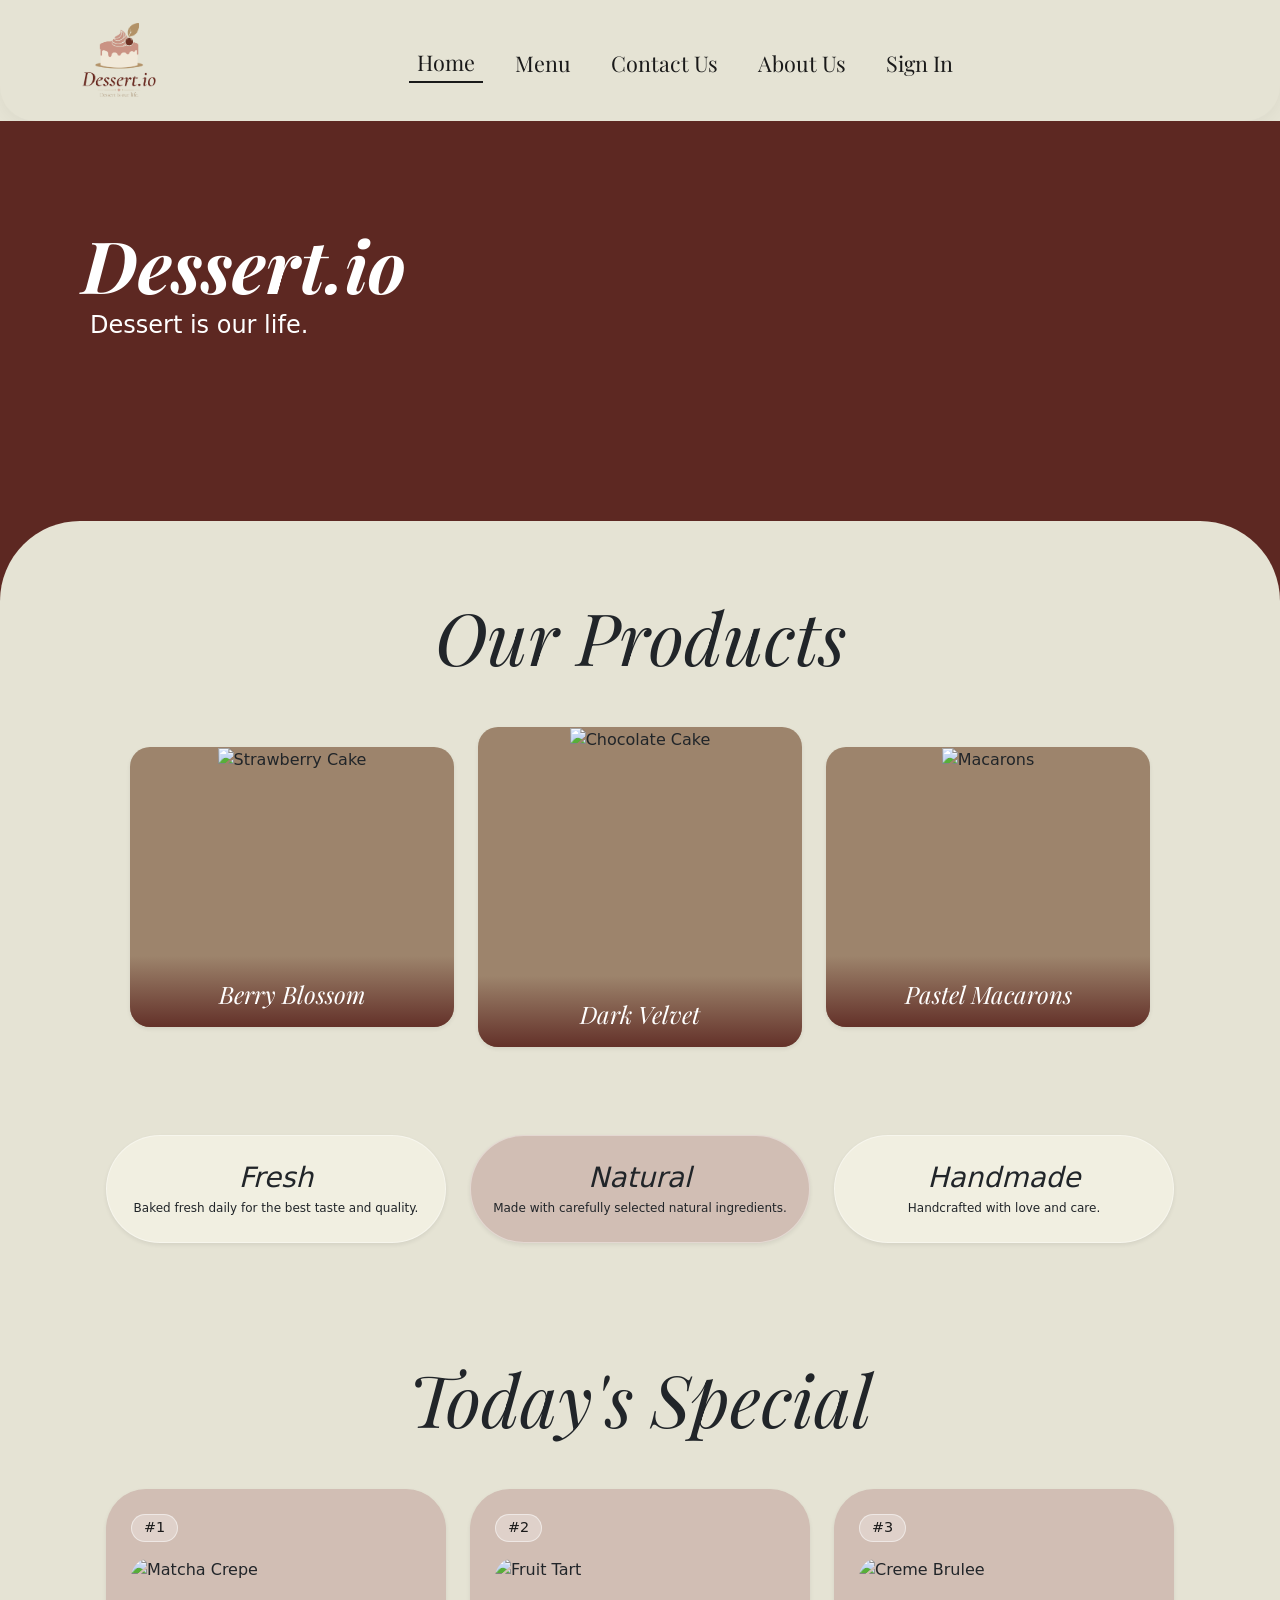
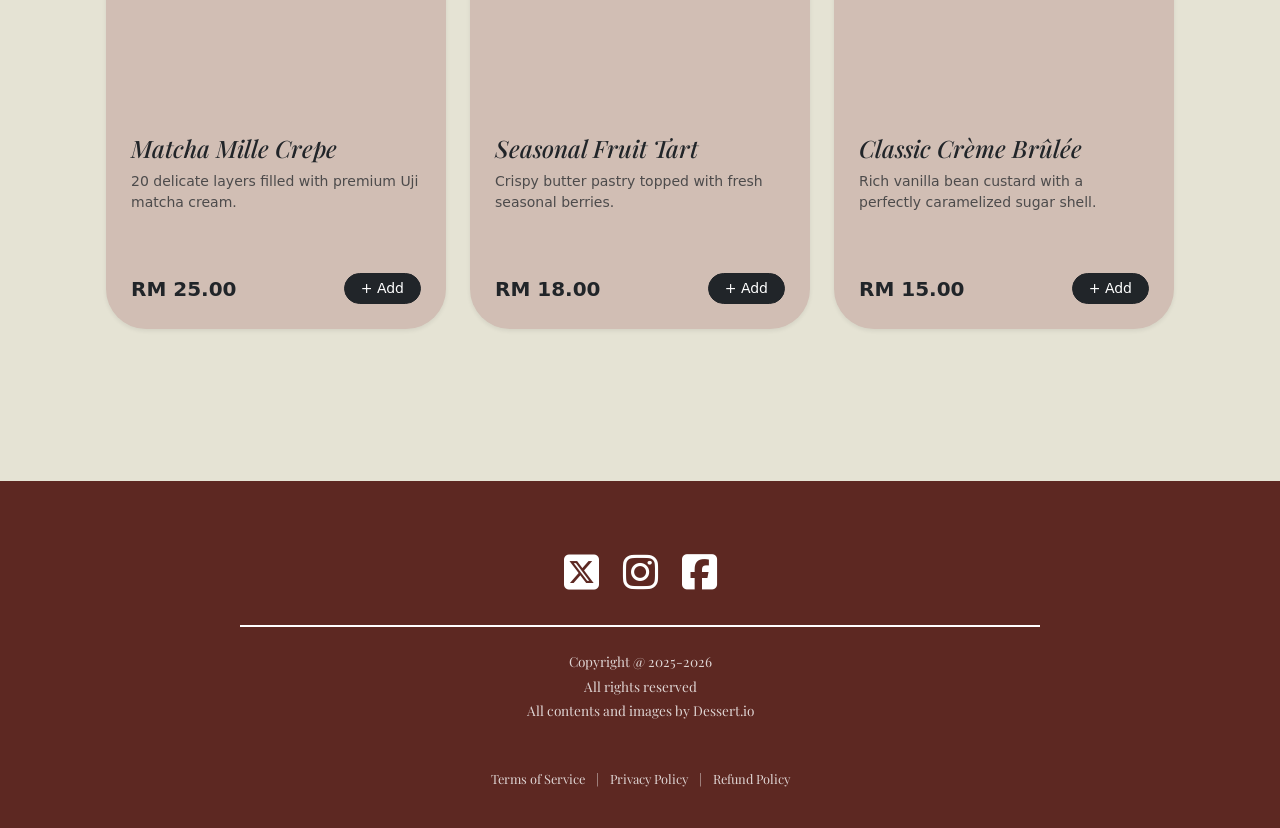
==== commit b50ff593: "1" ====
--- a/index.html
+++ b/index.html
@@ -20,19 +20,19 @@
             <a class="navbar-brand" href="index.html">
                 <img src="images/logo1.png" alt="Dessert Shop Logo" class="custom-logo">
             </a>
+            
             <button class="navbar-toggler" type="button" data-bs-toggle="collapse" data-bs-target="#navbarNav">
                 <span class="navbar-toggler-icon"></span>
             </button>
+            
             <div class="collapse navbar-collapse justify-content-center" id="navbarNav">
-                <ul class="navbar-nav gap-4">
+                <ul class="navbar-nav gap-4 align-items-center">
                     <li class="nav-item"><a class="nav-link custom-link active" href="index.html">Home</a></li>
                     <li class="nav-item"><a class="nav-link custom-link" href="#menu">Menu</a></li>
                     <li class="nav-item"><a class="nav-link custom-link" href="contact.html">Contact Us</a></li>
                     <li class="nav-item"><a class="nav-link custom-link" href="about.html">About Us</a></li>
+                    <li class="nav-item"><a class="nav-link custom-link" href="login.html">Sign In</a></li>
                 </ul>
-            </div>
-            <div class="d-flex">
-                <a href="login.html" class="nav-link custom-link">Sign In</a>
             </div>
         </div>
     </nav>
--- a/style.css
+++ b/style.css
@@ -45,7 +45,7 @@
     position: relative;
     
     /* ⚠️ 核心修改：第一个值 auto 代表宽度等比例缩放，第二个值 90% 代表高度永远占容器的 90% */
-    background-size: auto 110%;
+    background-size: auto 120%;
     
     /* 2. 调整位置：往右靠一点，可以用 right center，或者用百分比微调比如 90% 50% */
     background-position: right center;
@@ -278,4 +278,39 @@
     height: 75px; /* 控制 Logo 的高度，你可以根据喜好改成 40px 或 50px */
     width: auto;  /* 宽度自动按比例缩放，防止图片变形 */
     object-fit: contain; 
+}
+
+/* ==========================================
+   导航栏重构：悬浮圆角与大字体
+========================================== */
+
+.custom-navbar {
+    background-color: var(--bg-beige);
+    padding: 18px 0; /* 稍微加深一点上下内边距，配合大字体 */
+    
+    /* 👇 1. 左下和右下角加上完美的圆角（数值可以根据喜好调，30px-40px 效果最好） */
+    border-bottom-left-radius: 35px;
+    border-bottom-right-radius: 35px;
+    
+    /* 2. 加一个非常微弱的下阴影，让悬浮圆角界限更立体清晰 */
+    box-shadow: 0 4px 15px rgba(0, 0, 0, 0.04); 
+}
+
+/* 导航链接样式 */
+.custom-link {
+    color: var(--text-dark) !important;
+    
+    /* 👇 3. 字体调大（从原来的 1.1rem 调大到了 1.35rem） */
+    font-size: 1.35rem; 
+    
+    /* 4. 统一换成优雅的衬线体，让英文字体放大后更有质感 */
+    font-family: 'Playfair Display', serif; 
+    
+    position: relative;
+    padding-bottom: 2px;
+}
+
+/* 鼠标悬停/激活时的下划线特效 */
+.custom-link.active, .custom-link:hover {
+    border-bottom: 2px solid var(--text-dark);
 }
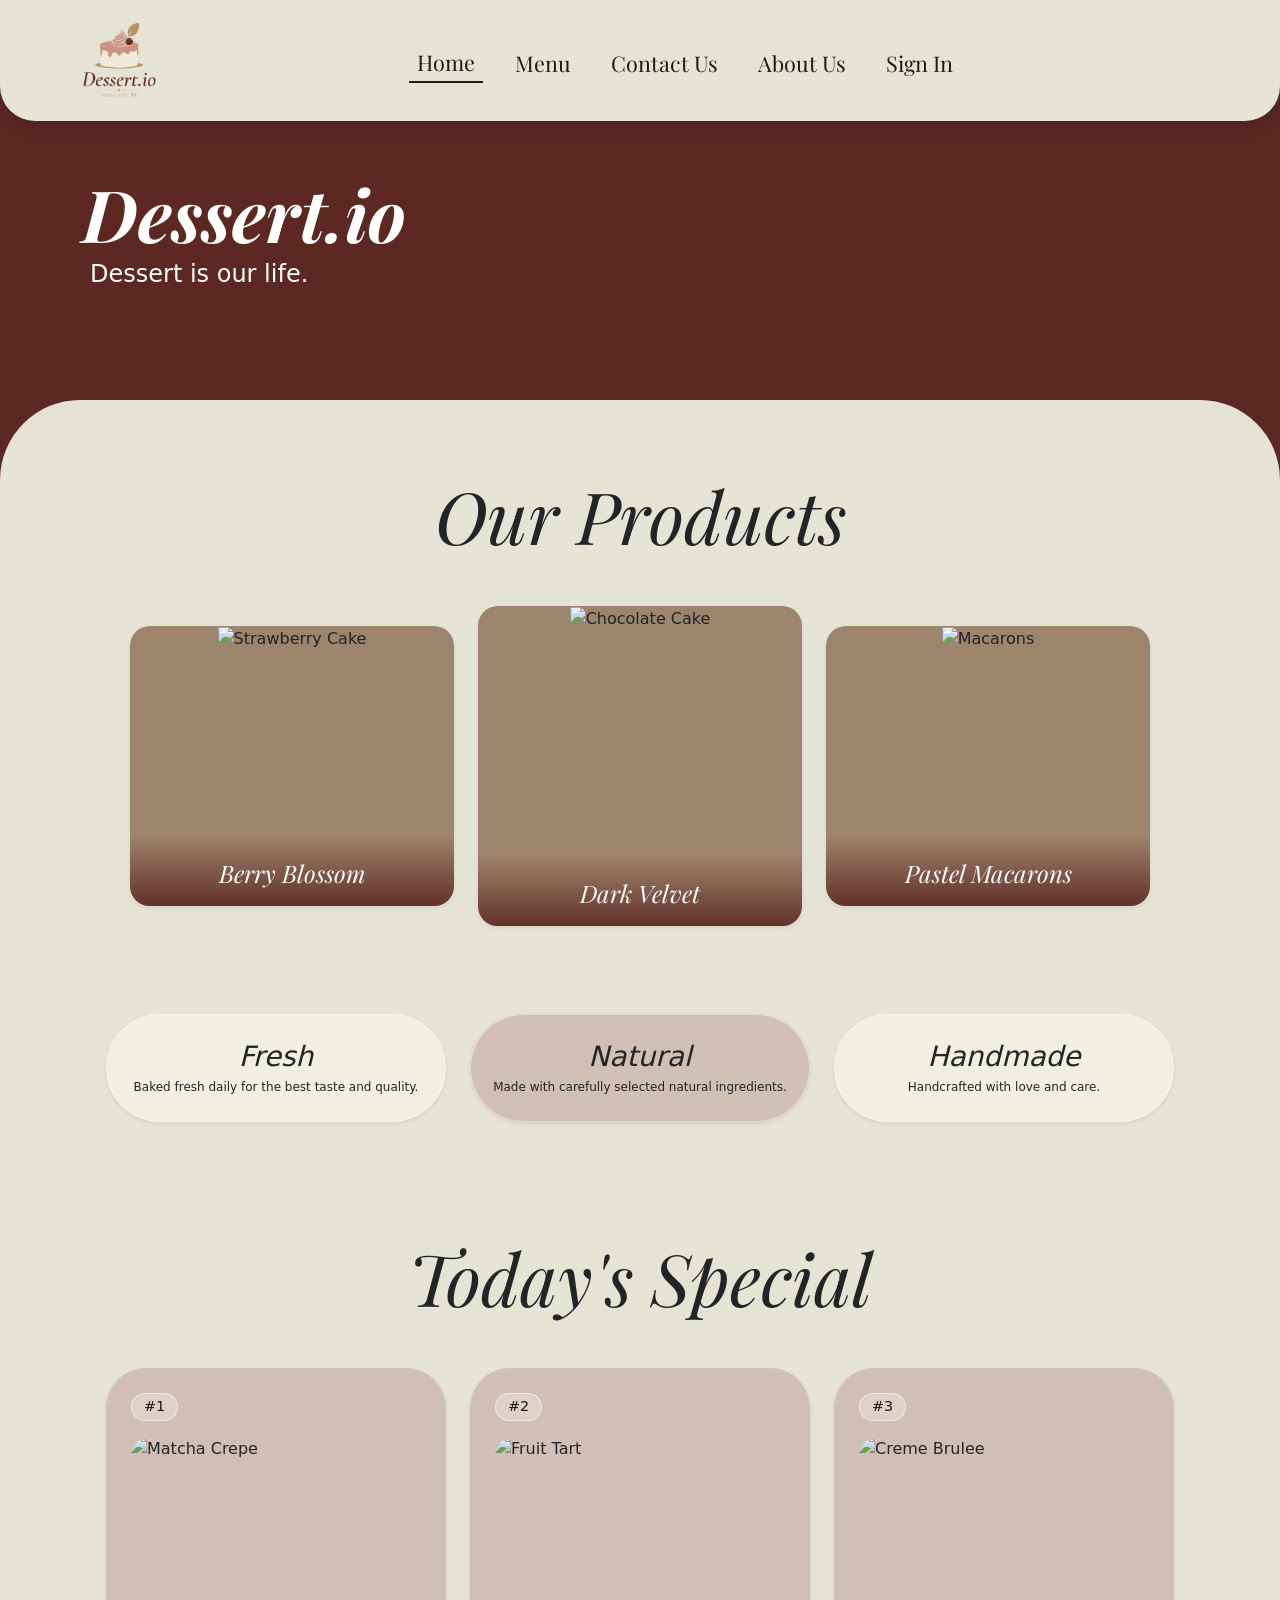
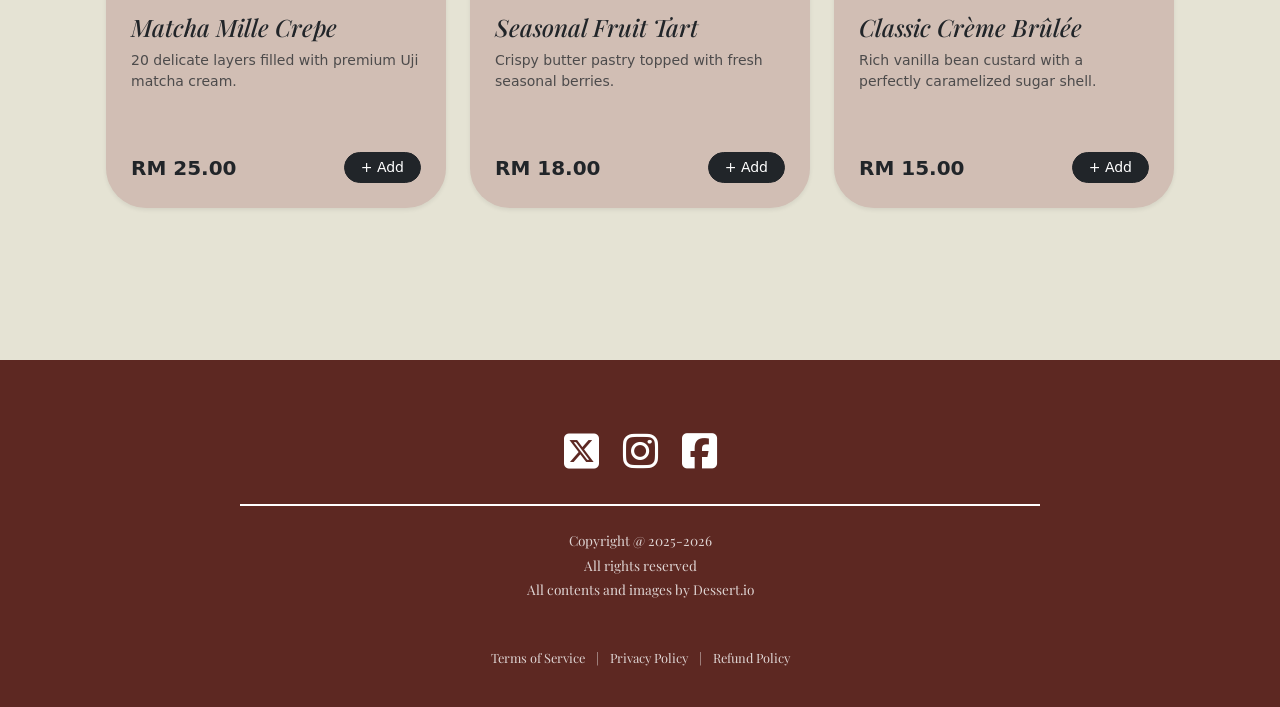
==== commit 39f361fb: "1" ====
--- a/index.html
+++ b/index.html
@@ -3,7 +3,7 @@
 <head>
     <meta charset="UTF-8">
     <meta name="viewport" content="width=device-width, initial-scale=1.0">
-    <title>甜点小屋 | Sweet Dessert Portfolio</title>
+    <title>甜点小屋 | Dessert.io</title>
     
     <link href="https://cdn.jsdelivr.net/npm/bootstrap@5.3.0/dist/css/bootstrap.min.css" rel="stylesheet">
     
--- a/style.css
+++ b/style.css
@@ -20,22 +20,41 @@
 }
 
 /* ==========================================
-   设计图还原：导航栏与巨幕特效
+   导航栏重构：悬浮圆角与大字体
 ========================================== */
 
-/* 导航栏背景色与底部细线 */
 .custom-navbar {
     background-color: var(--bg-beige);
-    padding: 15px 0;
-}
-
-/* 导航栏链接样式（带黑色下划线） */
+    padding: 18px 0;
+    border-bottom-left-radius: 35px;
+    border-bottom-right-radius: 35px;
+    
+    /* 👇 核心修改：让导航栏脱离原本的位置，悬浮在最顶层 */
+    position: absolute; 
+    top: 0;
+    left: 0;
+    width: 100%;
+    z-index: 1000; /* 确保它盖在巨幕图片上面 */
+    
+    /* 把阴影稍微调深一点点，加强立体感 */
+    box-shadow: 0 6px 20px rgba(0, 0, 0, 0.15); 
+}
+
+/* 导航链接样式 */
 .custom-link {
     color: var(--text-dark) !important;
-    font-size: 1.1rem;
+    
+    /* 👇 3. 字体调大（从原来的 1.1rem 调大到了 1.35rem） */
+    font-size: 1.35rem; 
+    
+    /* 4. 统一换成优雅的衬线体，让英文字体放大后更有质感 */
+    font-family: 'Playfair Display', serif; 
+    
     position: relative;
     padding-bottom: 2px;
 }
+
+/* 鼠标悬停/激活时的下划线特效 */
 .custom-link.active, .custom-link:hover {
     border-bottom: 2px solid var(--text-dark);
 }
@@ -45,10 +64,10 @@
     position: relative;
     
     /* ⚠️ 核心修改：第一个值 auto 代表宽度等比例缩放，第二个值 90% 代表高度永远占容器的 90% */
-    background-size: auto 120%;
+    background-size: auto 110%;
     
     /* 2. 调整位置：往右靠一点，可以用 right center，或者用百分比微调比如 90% 50% */
-    background-position: right center;
+    background-position: right 20%;
     
     /* 3. ⚠️ 重要：图片缩小后右边可能会空出来，这句防止图片重复平铺 */
     background-repeat: no-repeat; 
@@ -74,7 +93,7 @@
 /* 确保巨幕里的文字在遮罩层之上 */
 .hero-content {
     z-index: 2;
-    padding-top: 100px;
+    padding-top: 170px;
 }
 
 /* 核心特效：圆角米黄大纸板覆盖 */
@@ -280,37 +299,3 @@
     object-fit: contain; 
 }
 
-/* ==========================================
-   导航栏重构：悬浮圆角与大字体
-========================================== */
-
-.custom-navbar {
-    background-color: var(--bg-beige);
-    padding: 18px 0; /* 稍微加深一点上下内边距，配合大字体 */
-    
-    /* 👇 1. 左下和右下角加上完美的圆角（数值可以根据喜好调，30px-40px 效果最好） */
-    border-bottom-left-radius: 35px;
-    border-bottom-right-radius: 35px;
-    
-    /* 2. 加一个非常微弱的下阴影，让悬浮圆角界限更立体清晰 */
-    box-shadow: 0 4px 15px rgba(0, 0, 0, 0.04); 
-}
-
-/* 导航链接样式 */
-.custom-link {
-    color: var(--text-dark) !important;
-    
-    /* 👇 3. 字体调大（从原来的 1.1rem 调大到了 1.35rem） */
-    font-size: 1.35rem; 
-    
-    /* 4. 统一换成优雅的衬线体，让英文字体放大后更有质感 */
-    font-family: 'Playfair Display', serif; 
-    
-    position: relative;
-    padding-bottom: 2px;
-}
-
-/* 鼠标悬停/激活时的下划线特效 */
-.custom-link.active, .custom-link:hover {
-    border-bottom: 2px solid var(--text-dark);
-}
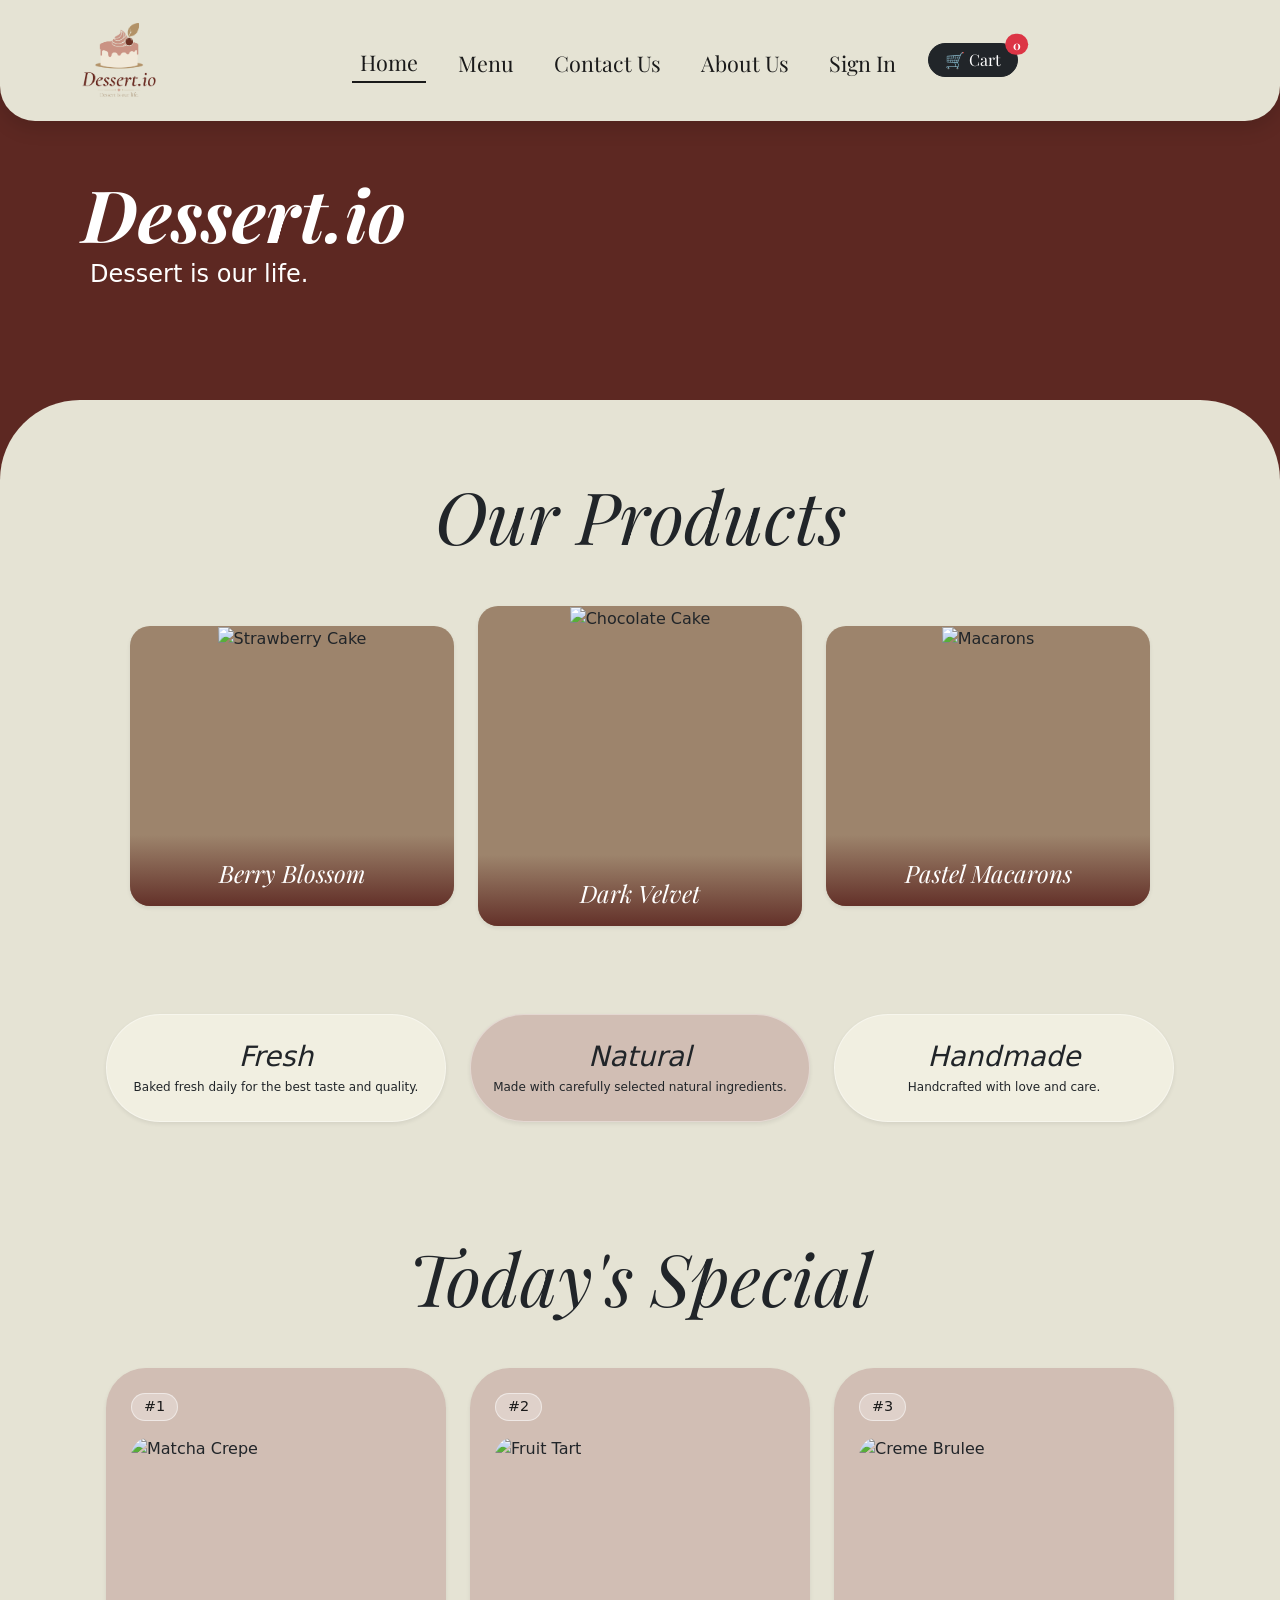
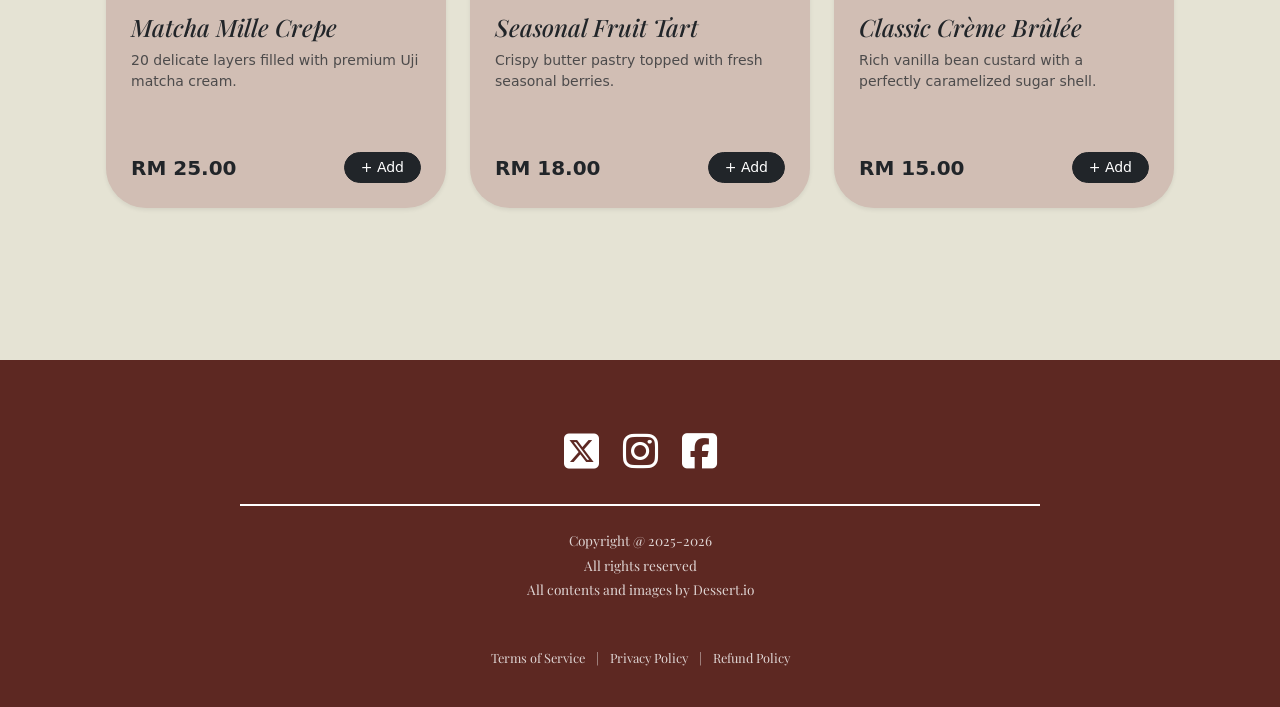
==== commit c14caade: "1" ====
--- a/index.html
+++ b/index.html
@@ -32,6 +32,11 @@
                     <li class="nav-item"><a class="nav-link custom-link" href="contact.html">Contact Us</a></li>
                     <li class="nav-item"><a class="nav-link custom-link" href="about.html">About Us</a></li>
                     <li class="nav-item"><a class="nav-link custom-link" href="login.html">Sign In</a></li>
+                    <li class="nav-item">
+                        <button class="btn btn-dark rounded-pill position-relative px-3 py-1" style="font-family: 'Playfair Display', serif;" data-bs-toggle="modal" data-bs-target="#cartModal">
+                            🛒 Cart <span class="position-absolute top-0 start-100 translate-middle badge rounded-pill bg-danger" id="cart-count">0</span>
+                        </button>
+                    </li>
                 </ul>
             </div>
         </div>
@@ -112,7 +117,7 @@
                     <p class="small text-dark opacity-75 mb-3">20 delicate layers filled with premium Uji matcha cream.</p>
                     <div class="d-flex justify-content-between align-items-center mt-auto">
                         <span class="fw-bold fs-5">RM 25.00</span>
-                        <button class="btn btn-sm btn-dark rounded-pill px-3">+ Add</button>
+                        <button class="btn btn-sm btn-dark rounded-pill px-3 add-to-cart-btn" data-id="matcha-01" data-name="Matcha Mille Crepe" data-price="25.00">+ Add</button>
                     </div>
                 </div>
             </div>
@@ -129,7 +134,7 @@
                     <p class="small text-dark opacity-75 mb-3">Crispy butter pastry topped with fresh seasonal berries.</p>
                     <div class="d-flex justify-content-between align-items-center mt-auto">
                         <span class="fw-bold fs-5">RM 18.00</span>
-                        <button class="btn btn-sm btn-dark rounded-pill px-3">+ Add</button>
+                        <button class="btn btn-sm btn-dark rounded-pill px-3 add-to-cart-btn" data-id="tart-02" data-name="Seasonal Fruit Tart" data-price="18.00">+ Add</button>
                     </div>
                 </div>
             </div>
@@ -146,7 +151,7 @@
                     <p class="small text-dark opacity-75 mb-3">Rich vanilla bean custard with a perfectly caramelized sugar shell.</p>
                     <div class="d-flex justify-content-between align-items-center mt-auto">
                         <span class="fw-bold fs-5">RM 15.00</span>
-                        <button class="btn btn-sm btn-dark rounded-pill px-3">+ Add</button>
+                        <button class="btn btn-sm btn-dark rounded-pill px-3 add-to-cart-btn" data-id="brulee-03" data-name="Classic Crème Brûlée" data-price="15.00">+ Add</button>
                     </div>
                 </div>
             </div>
@@ -178,6 +183,51 @@
             </div>
         </div>
     </footer>
+    <div class="modal fade" id="cartModal" tabindex="-1" aria-hidden="true">
+        <div class="modal-dialog modal-dialog-centered">
+            <div class="modal-content" style="border-radius: 25px; background-color: var(--bg-beige); font-family: 'Playfair Display', serif;">
+                
+                <div class="modal-header border-0 pb-0">
+                    <h5 class="modal-title fs-3 fst-italic" id="modalTitle">Your Cart</h5>
+                    <button type="button" class="btn-close" data-bs-shadow="none" data-bs-dismiss="modal" aria-label="Close"></button>
+                </div>
+                
+                <div class="modal-body py-4">
+                    <div id="cart-view">
+                        <div id="cart-items-list" class="mb-4">
+                            <p class="text-muted text-center my-3">Your cart is empty 🍰</p>
+                        </div>
+                        <hr>
+                        <div class="d-flex justify-content-between align-items-center fw-bold fs-4 mb-2">
+                            <span>Total:</span>
+                            <span id="cart-total-price">RM 0.00</span>
+                        </div>
+                    </div>
+
+                    <div id="payment-view" class="text-center d-none my-3">
+                        <div id="pay-state-processing">
+                            <div class="spinner-border text-dark mb-3" role="status" style="width: 3rem; height: 3rem;"></div>
+                            <h4 class="fst-italic">Securing Connection...</h4>
+                            <p class="small text-muted">Simulating secure payment gateway routing.</p>
+                        </div>
+                        
+                        <div id="pay-state-success" class="d-none">
+                            <div class="text-success mb-3" style="font-size: 4rem;">✓</div>
+                            <h4 class="fst-italic text-success">Payment Successful!</h4>
+                            <p class="small text-muted">Order authorized. LocalStorage cache cleared safely.</p>
+                            <p class="fw-bold text-dark mt-2" id="receipt-id"></p>
+                        </div>
+                    </div>
+                </div>
+                
+                <div class="modal-footer border-0 pt-0">
+                    <button type="button" class="btn btn-outline-dark rounded-pill px-4" data-bs-dismiss="modal" id="modal-cancel-btn">Close</button>
+                    <button type="button" class="btn btn-dark rounded-pill px-4" id="checkout-main-btn" disabled>Checkout</button>
+                </div>
+                
+            </div>
+        </div>
+    </div>
     <script src="https://cdn.jsdelivr.net/npm/bootstrap@5.3.0/dist/js/bootstrap.bundle.min.js"></script>
     <script src="app.js"></script>
 </body>
--- a/style.css
+++ b/style.css
@@ -299,3 +299,74 @@
     object-fit: contain; 
 }
 
+
+
+
+
+
+
+
+
+
+
+
+
+
+
+
+
+
+
+
+
+
+
+
+
+
+
+
+
+
+
+
+
+
+
+
+/* ==========================================
+   手机端专属适配 (屏幕宽度小于 768px 时生效)
+========================================== */
+@media (max-width: 768px) {
+    
+    /* 1. 拯救被挤压的巨幕区 */
+    .hero-section {
+        background-size: auto 85%;
+        /* 在手机上，把图片往左拉回来一点，确保能看到蛋糕的主体 */
+        background-position: 200% 80%; 
+        min-height: 400px; /* 手机上不需要那么高 */
+        padding-bottom: 80px;
+    }
+
+    /* 2. 调整渐变遮罩，给文字留足空间 */
+    .hero-overlay {
+        /* 让深色背景稍微往右多占一点，保证手机上文字不会看不清 */
+        background: linear-gradient(to right, var(--dark-brown) 55%, transparent 100%);
+    }
+
+    /* 3. 拯救被“吃掉”的文字区域 */
+    .hero-content {
+        padding-top: 130px; /* 手机上导航栏没那么厚，可以少推一点 */
+    }
+
+    /* 4. 让巨型标题在手机上稍微变小一点，防止换行太难看 */
+    .hero-content .display-1 {
+        font-size: 3.5rem !important; 
+    }
+    
+    /* 5. 修复导航栏：如果手机菜单展开时被遮挡，确保它的层级在最上面 */
+    .custom-navbar {
+        position: absolute;
+        z-index: 1050; 
+    }
+}
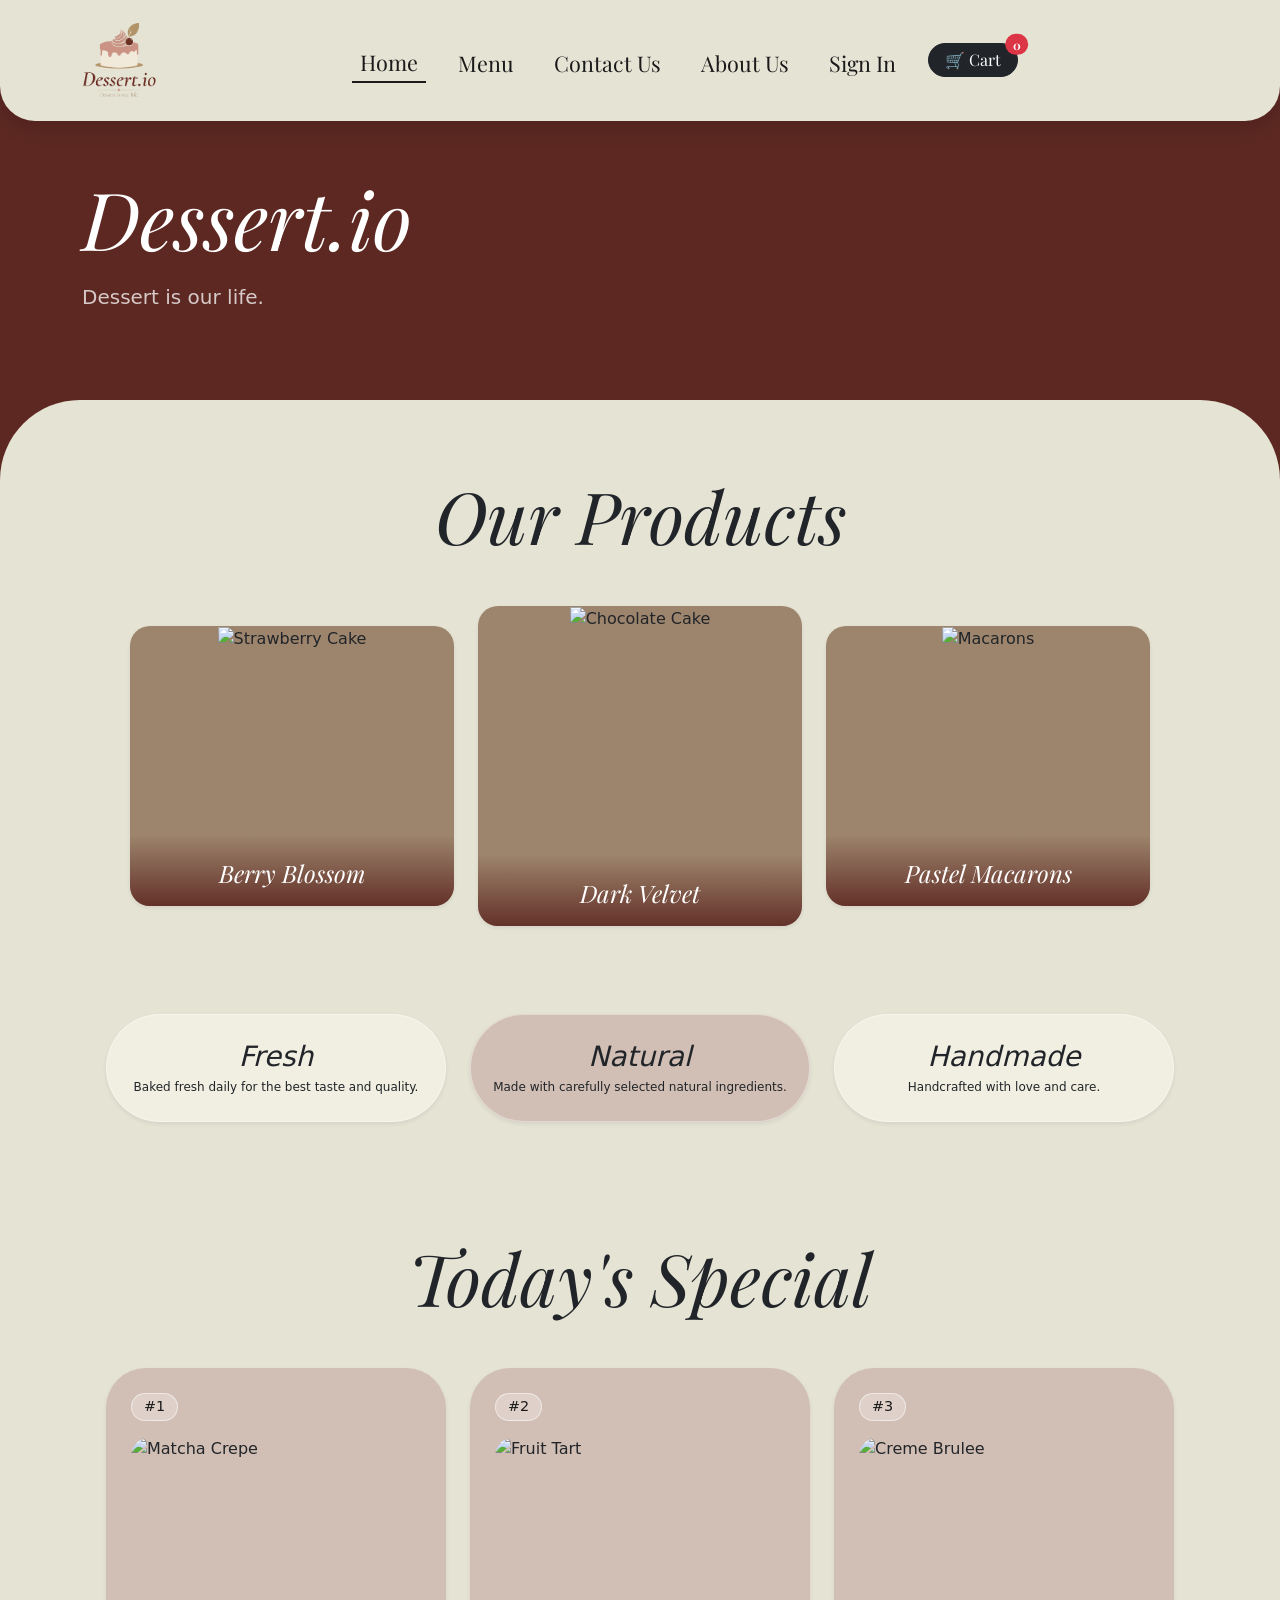
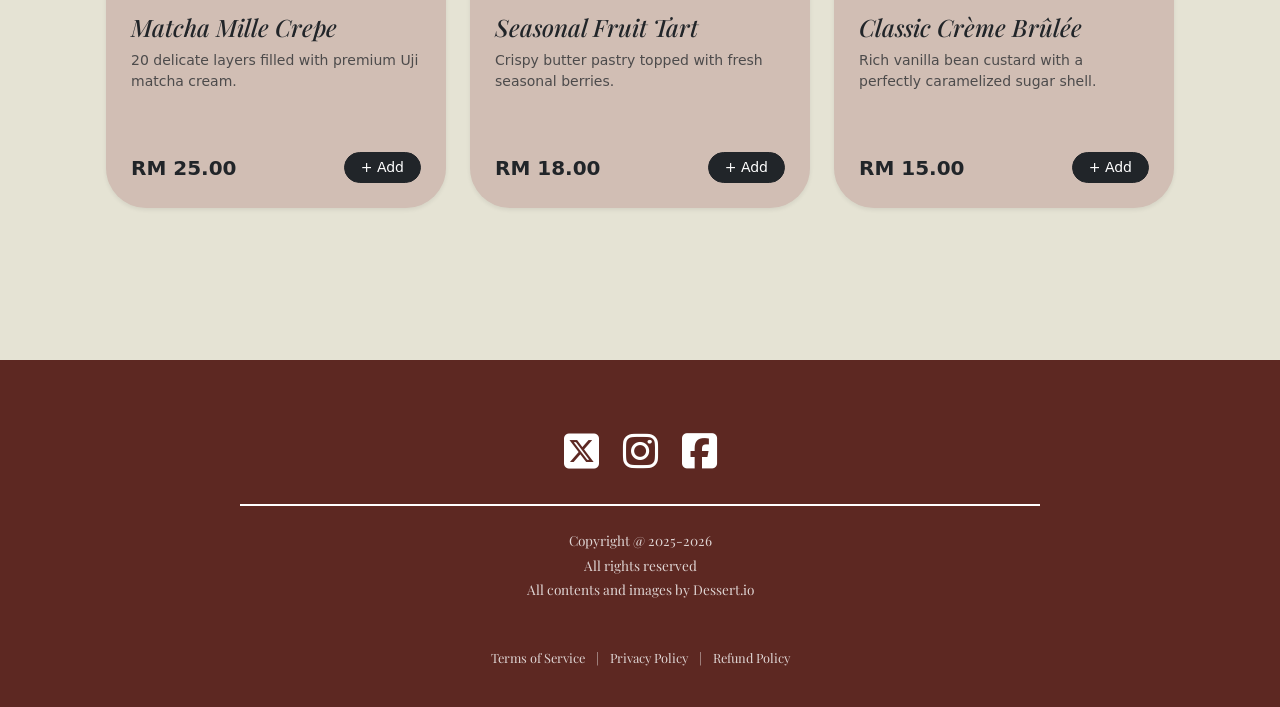
==== commit a24f3ff6: "1" ====
--- a/index.html
+++ b/index.html
@@ -28,7 +28,7 @@
             <div class="collapse navbar-collapse justify-content-center" id="navbarNav">
                 <ul class="navbar-nav gap-4 align-items-center">
                     <li class="nav-item"><a class="nav-link custom-link active" href="index.html">Home</a></li>
-                    <li class="nav-item"><a class="nav-link custom-link" href="#menu">Menu</a></li>
+                    <li class="nav-item"><a class="nav-link custom-link" href="menu.html">Menu</a></li>
                     <li class="nav-item"><a class="nav-link custom-link" href="contact.html">Contact Us</a></li>
                     <li class="nav-item"><a class="nav-link custom-link" href="about.html">About Us</a></li>
                     <li class="nav-item"><a class="nav-link custom-link" href="login.html">Sign In</a></li>
@@ -47,8 +47,8 @@
         <div class="container position-relative hero-content">
             <div class="row">
                 <div class="col-md-8 text-white">
-                    <h1 class="fst-italic display-2 fw-bold mb-0">Dessert.io</h1>
-                    <p class="fs-4 ms-2">Dessert is our life.</p>
+                    <h1 class="display-1 text-white fst-italic mb-3">Dessert.io</h1>
+                    <p class="lead text-white opacity-75 mb-4">Dessert is our life.</p>
                 </div>
             </div>
         </div>
--- a/style.css
+++ b/style.css
@@ -299,8 +299,128 @@
     object-fit: contain; 
 }
 
-
-
+/*  Menu=====================================================  ========================================================================================================== ===================================================== */
+
+/* ==========================================
+   Menu 页面专属样式
+========================================== */
+
+.hero-section {
+    position: relative;
+}
+
+/* 渐变遮罩层：从左侧的深红棕色完美过渡到右侧透明 */
+.hero-overlay {
+    position: absolute;
+    top: 0;
+    left: 0;
+    width: 100%;
+    height: 100%;
+    /* 使用你原本定义的深棕色变量，左侧 35% 纯色，向右过渡到透明 */
+    background: linear-gradient(to right, var(--dark-brown) 35%, transparent 100%);
+    z-index: 1; /* 压在背景图上方 */
+}
+
+/* 确保文字内容浮在渐变层之上，不会被调暗 */
+.hero-content {
+    position: relative;
+    z-index: 2; /* 层级高于 hero-overlay */
+}
+
+
+/* 1. 分类胶囊按钮 (Category Pills) */
+.menu-category-btn {
+    background-color: #e8ded3; /* 浅卡其色 */
+    color: var(--text-dark);
+    border-radius: 30px;
+    padding: 10px 30px;
+    border: none;
+    font-family: 'Playfair Display', serif;
+    font-size: 1.1rem;
+    transition: all 0.3s ease;
+}
+
+.menu-category-btn:hover,
+.menu-category-btn.active {
+    background-color: #907865; /* 设计图中的深褐色高亮 */
+    color: #fff;
+    box-shadow: 0 4px 10px rgba(0,0,0,0.1);
+}
+
+/* 2. 商品横向卡片 (Horizontal Card) */
+.menu-hz-card {
+    background-color: #fcf9f5; /* 极浅的米白色，贴合设计图底色 */
+    border-radius: 20px;
+    overflow: hidden;
+    height: 100%;
+    border: 1px solid rgba(0,0,0,0.03);
+    transition: transform 0.3s ease;
+}
+
+.menu-hz-card:hover {
+    transform: translateY(-5px);
+}
+
+.menu-hz-img {
+    width: 40%; /* 左侧图片占 40% 宽度 */
+    min-height: 180px;
+    flex-shrink: 0;
+}
+
+.menu-hz-img img {
+    width: 100%;
+    height: 100%;
+    object-fit: cover;
+}
+
+.menu-hz-body h4 {
+    font-family: 'Playfair Display', serif;
+    color: var(--text-dark);
+}
+
+/* 3. 厨师推荐卡片 (Chef's Picks) */
+.chef-pick-card {
+    background-color: #fcf9f5;
+    border-radius: 20px;
+    height: 100px;
+    border: 1px solid rgba(0,0,0,0.03);
+}
+
+.chef-pick-img {
+    width: 80px;
+    height: 80px;
+    object-fit: cover;
+}
+
+/* 卡片左上角的排名数字圆圈 */
+.chef-rank {
+    position: absolute;
+    top: -10px;
+    left: -10px;
+    background-color: #a89481; /* 泥褐色 */
+    color: white;
+    width: 28px;
+    height: 28px;
+    border-radius: 50%;
+    display: flex;
+    align-items: center;
+    justify-content: center;
+    font-weight: bold;
+    font-size: 0.9rem;
+    box-shadow: 0 2px 5px rgba(0,0,0,0.2);
+    z-index: 2;
+}
+
+/* 手机端适配：横向卡片变为上下堆叠 */
+@media (max-width: 768px) {
+    .menu-hz-card {
+        flex-direction: column !important;
+    }
+    .menu-hz-img {
+        width: 100%;
+        height: 200px;
+    }
+}
 
 
 
